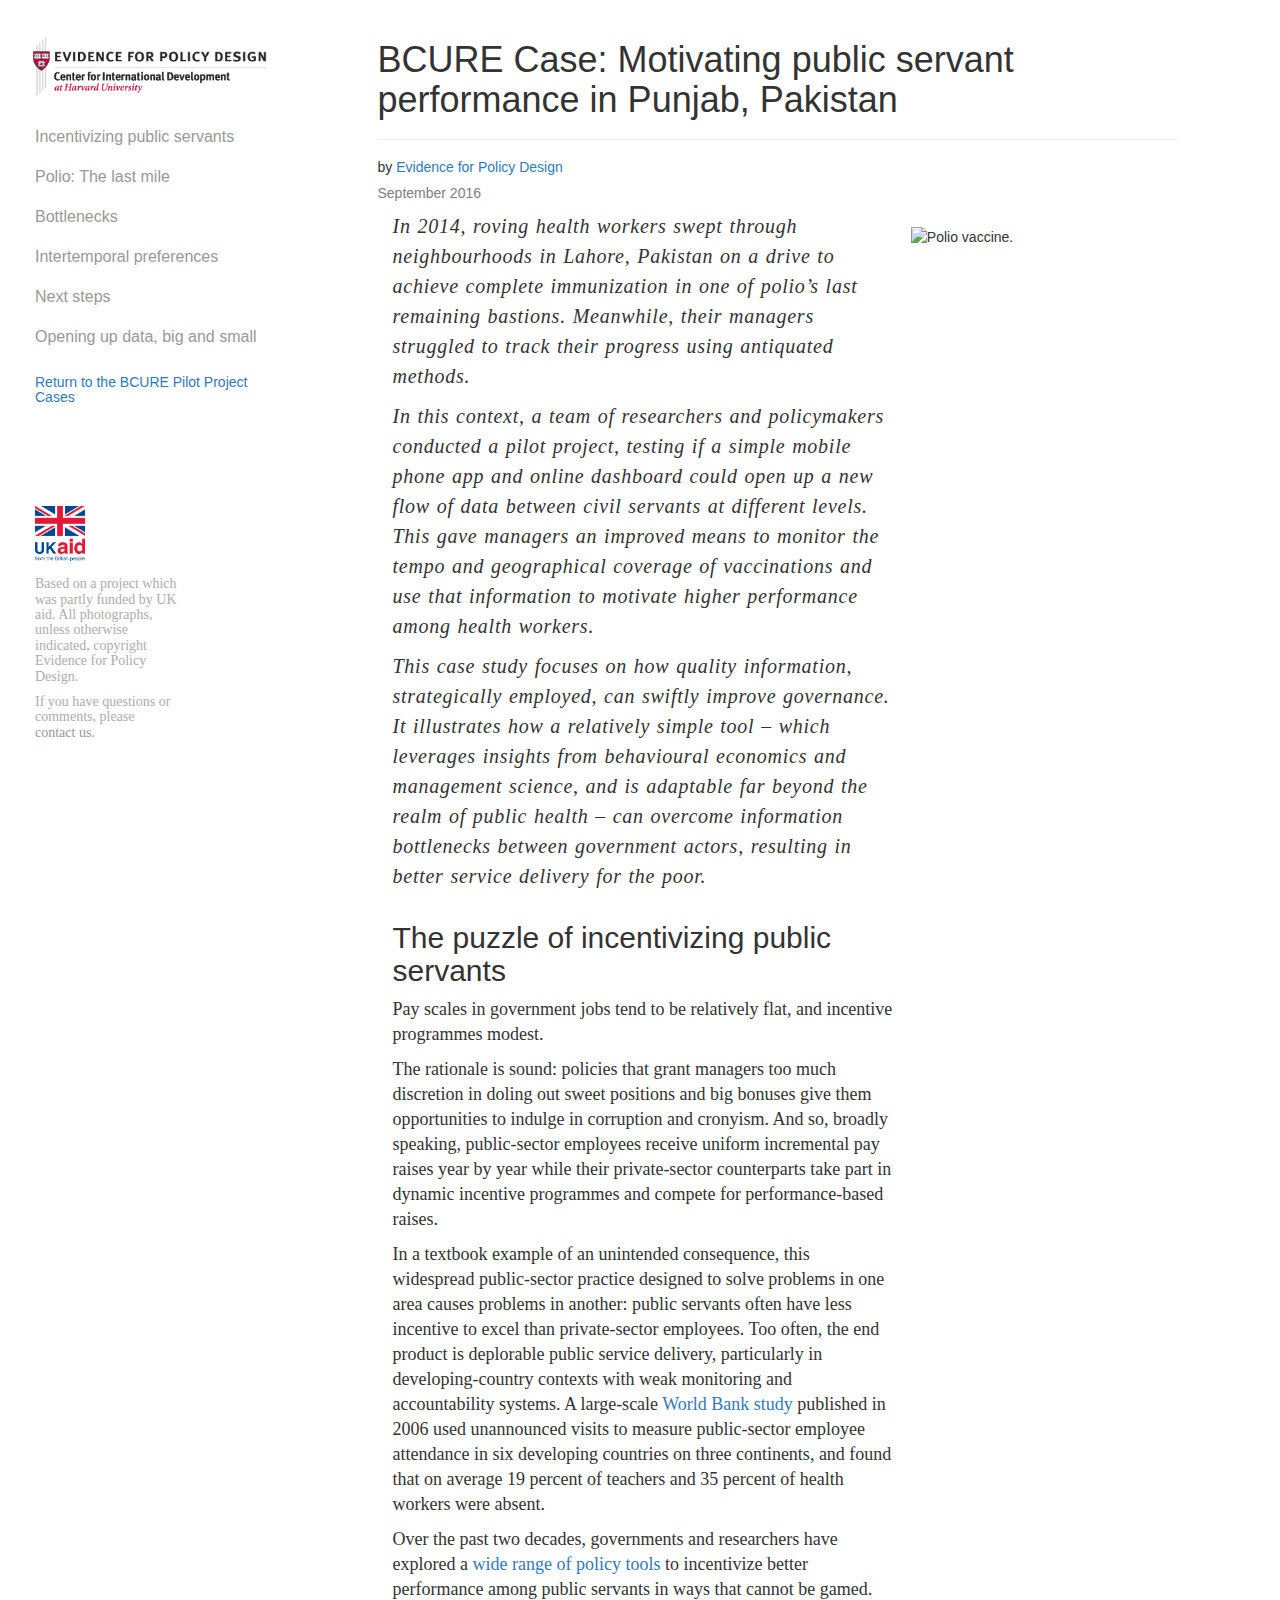
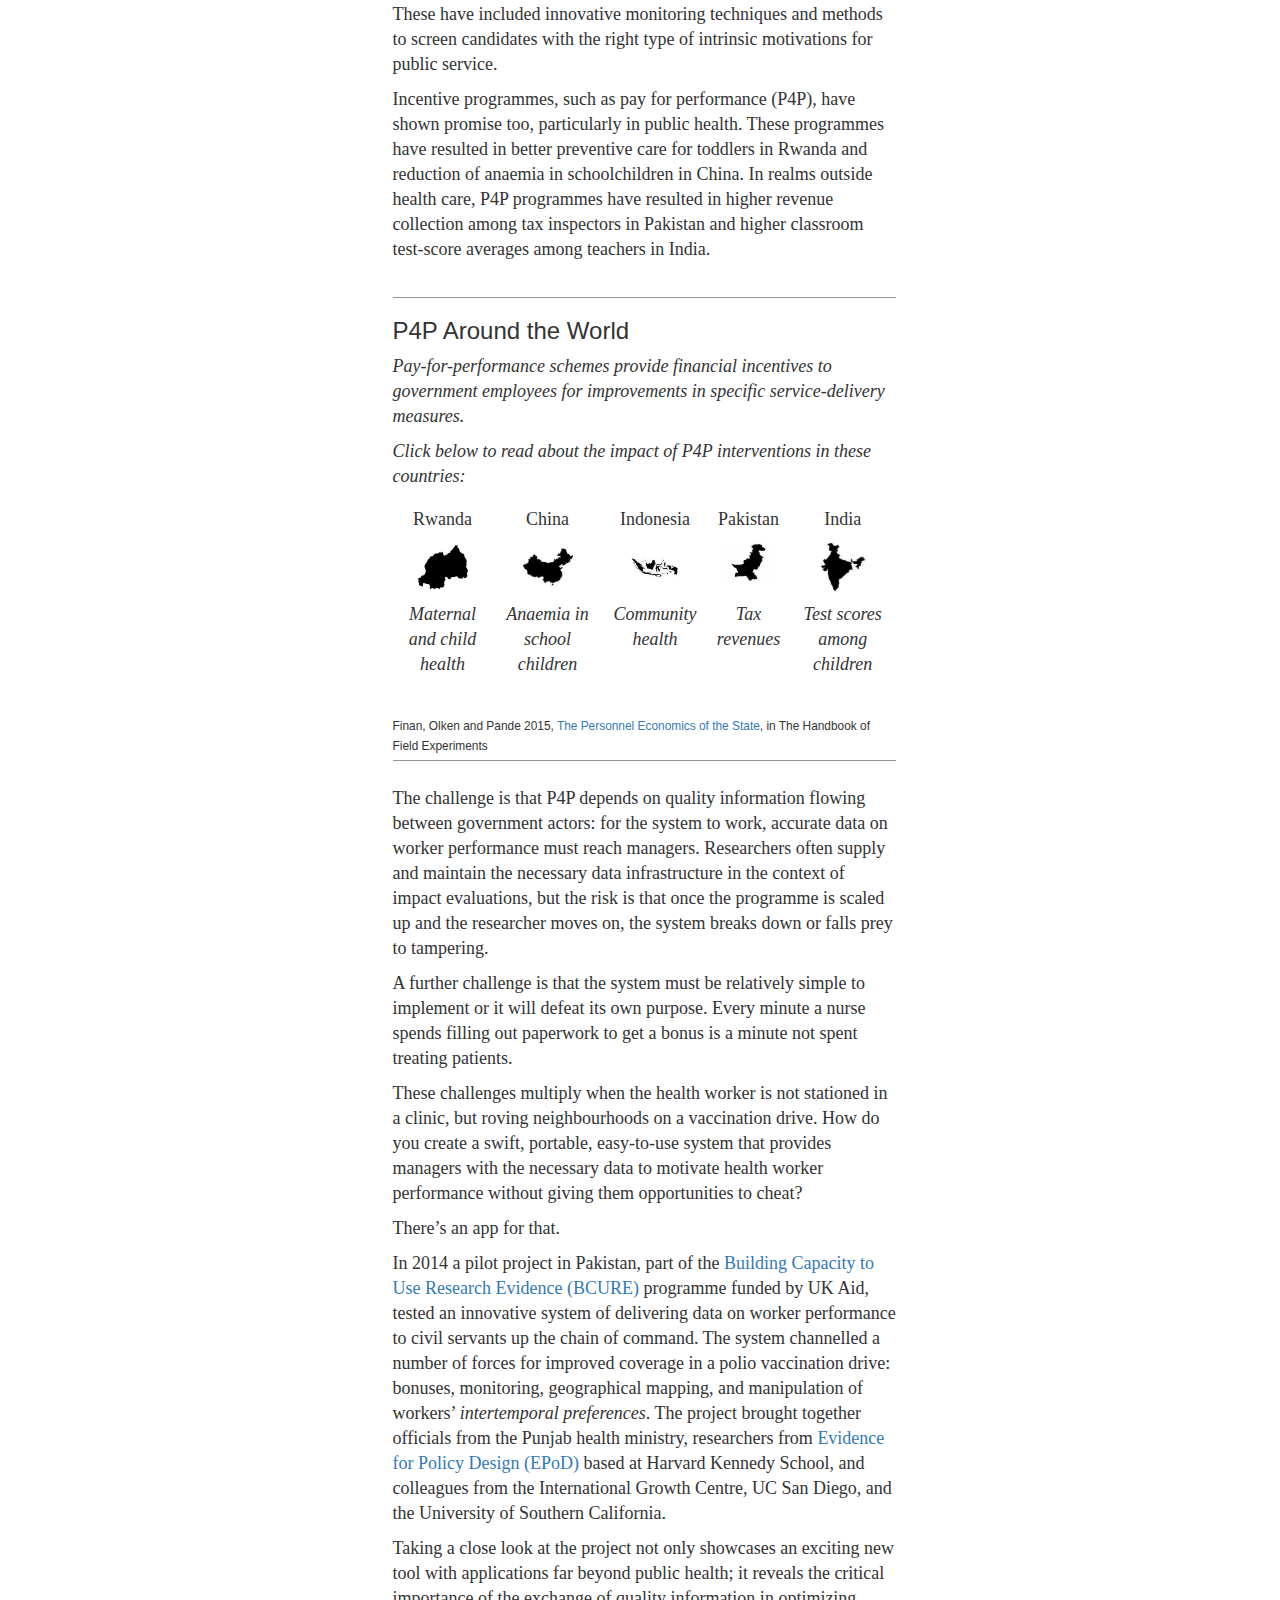
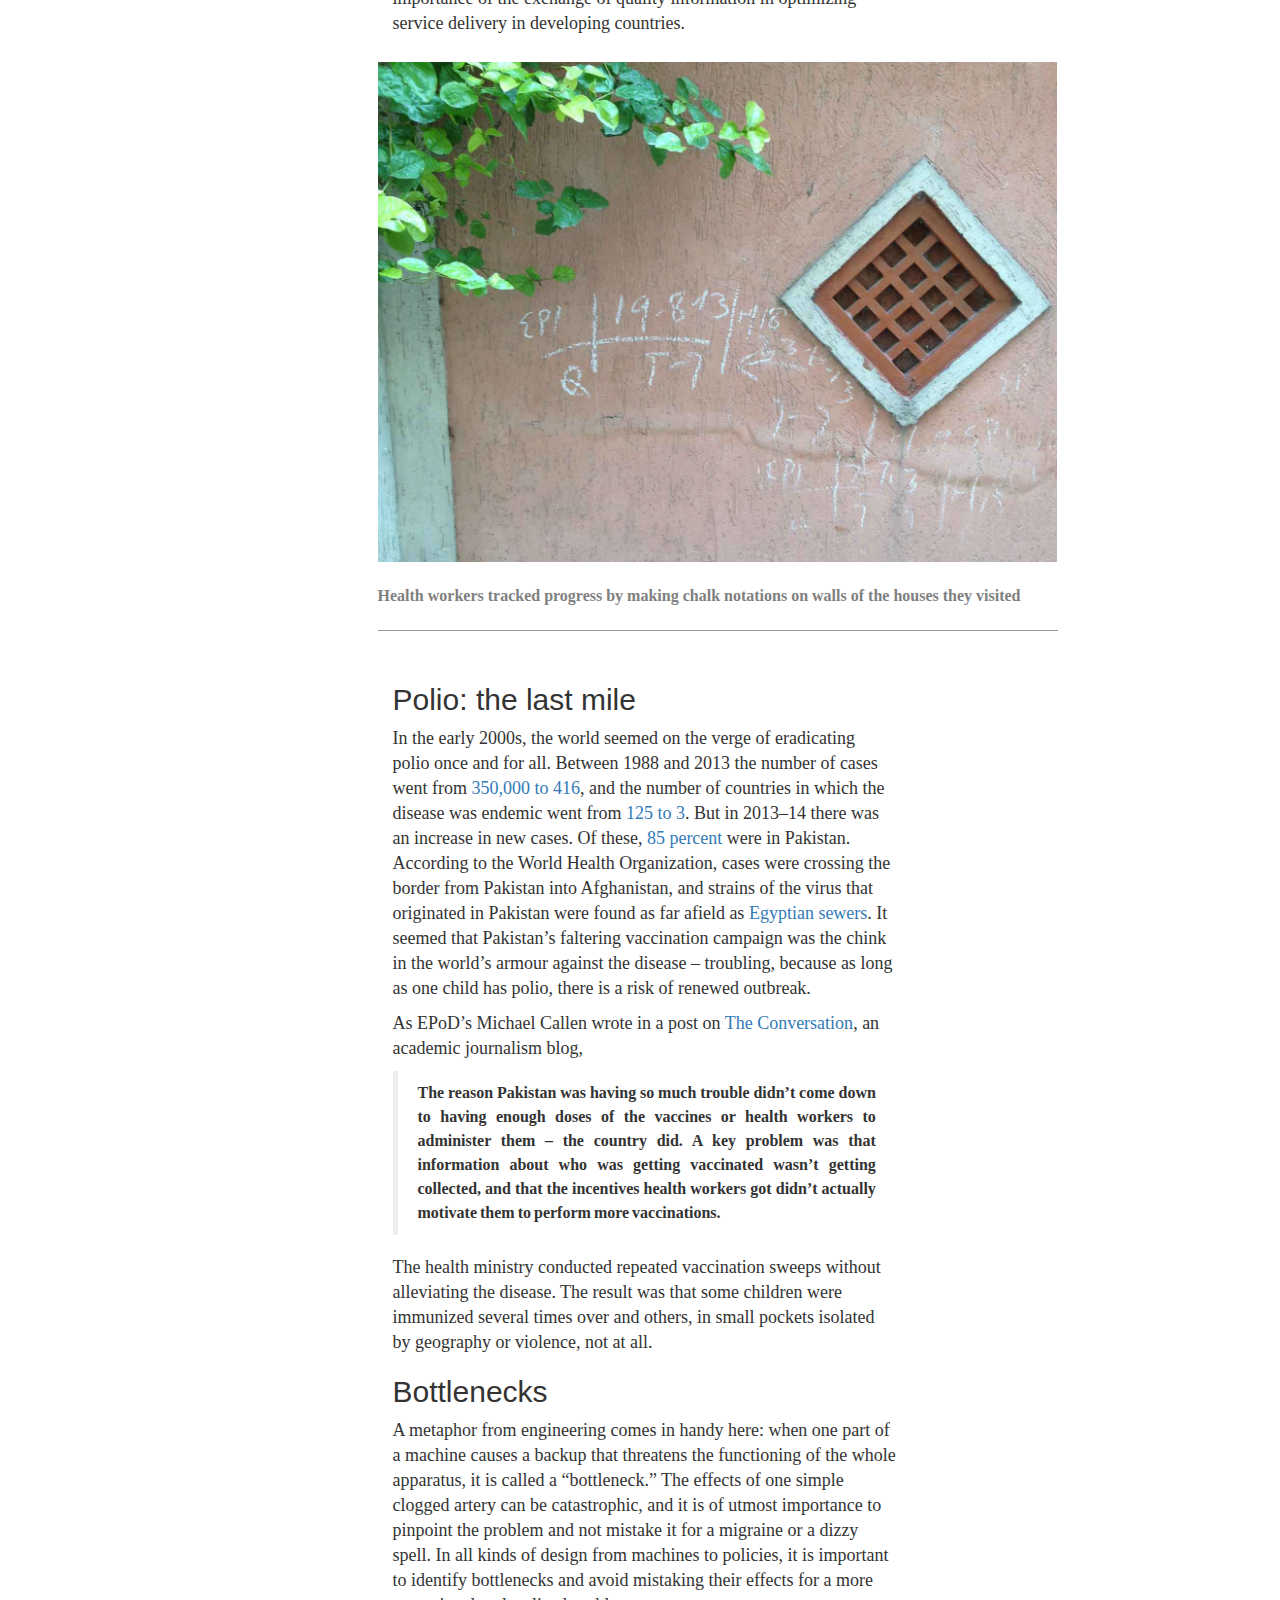
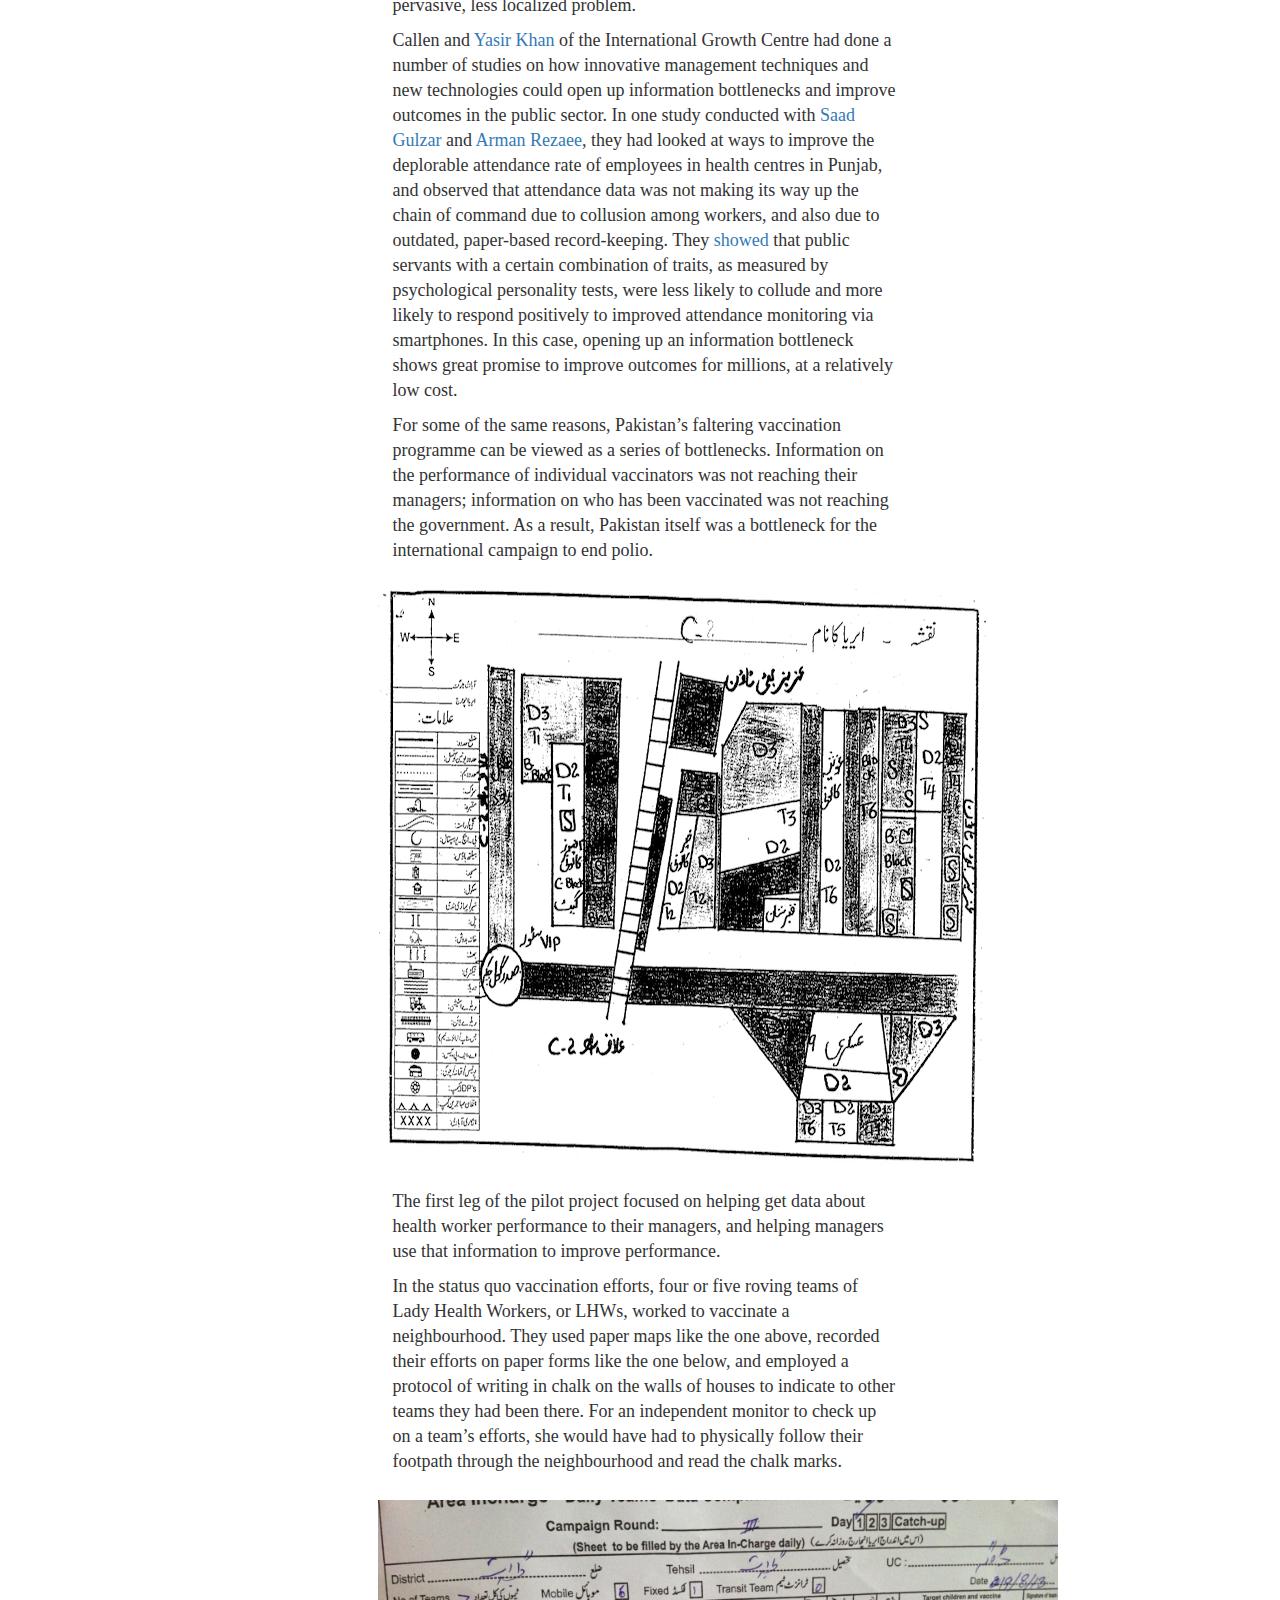
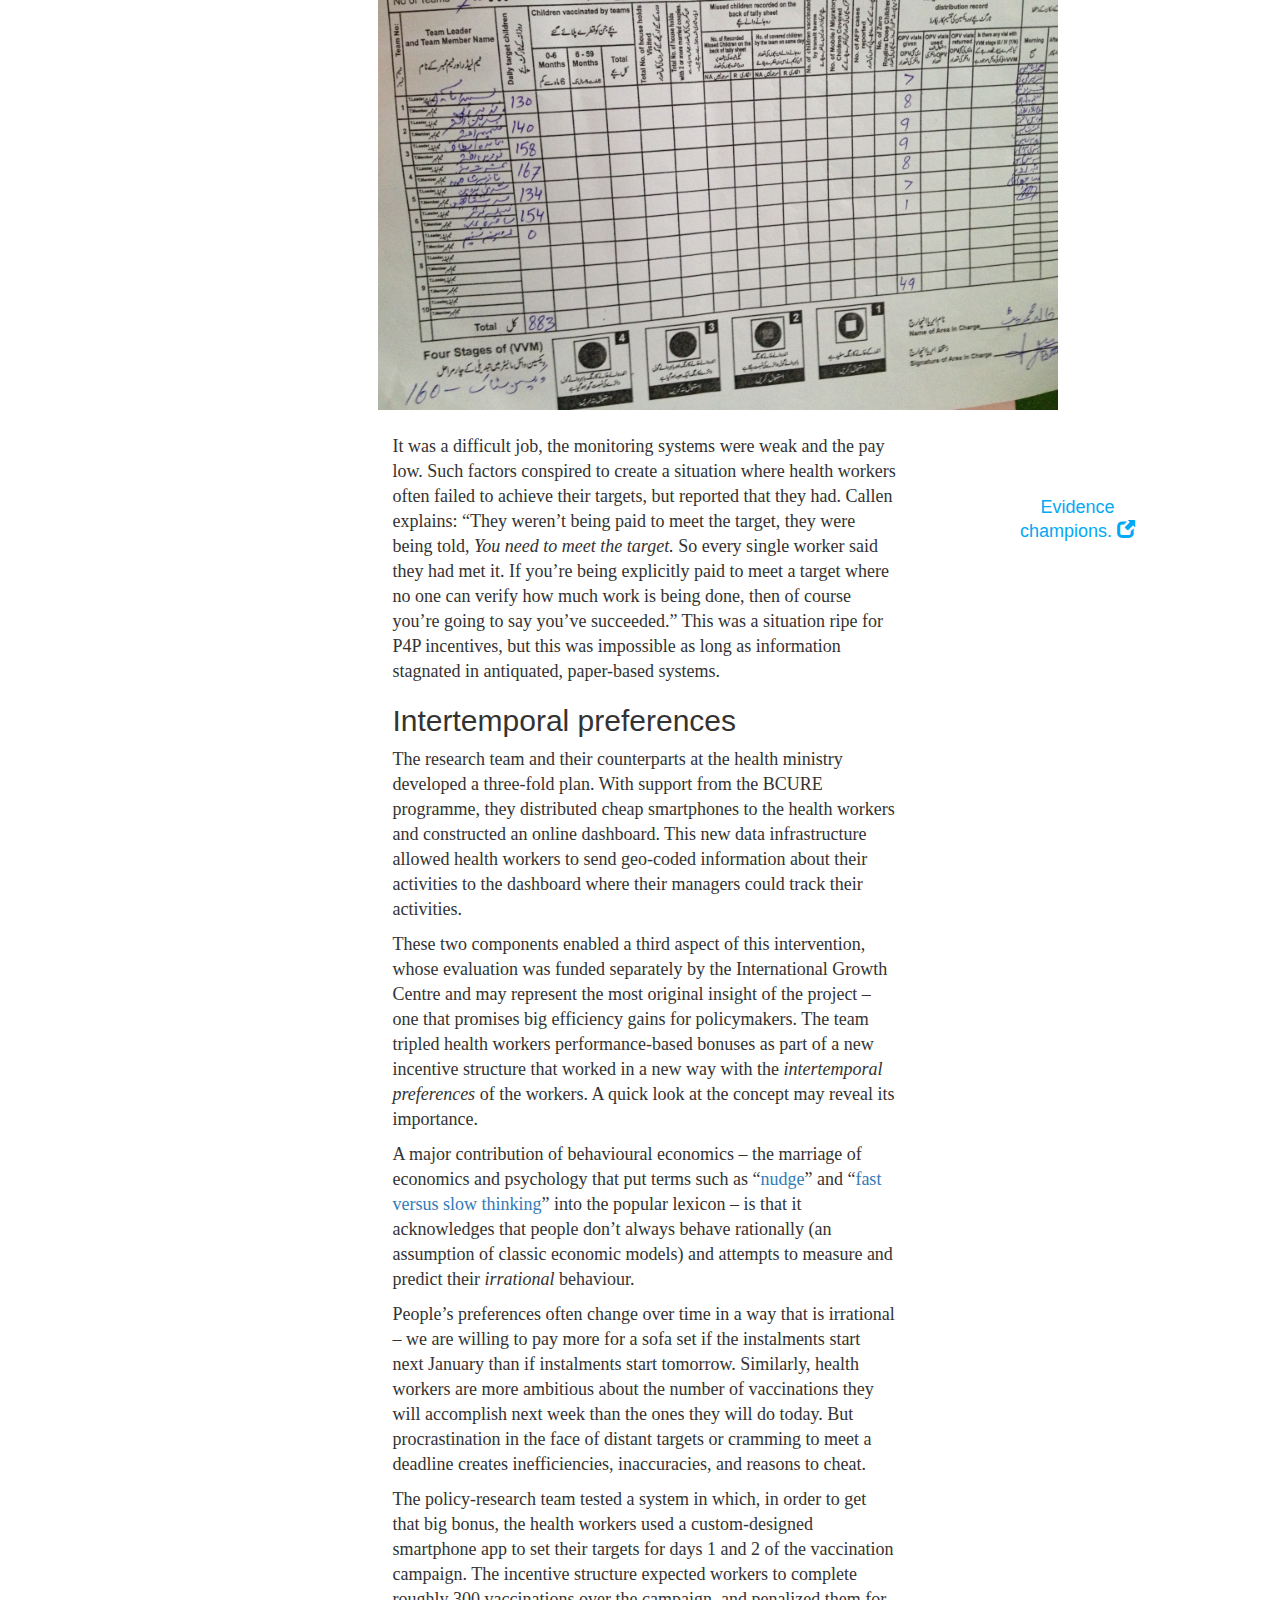
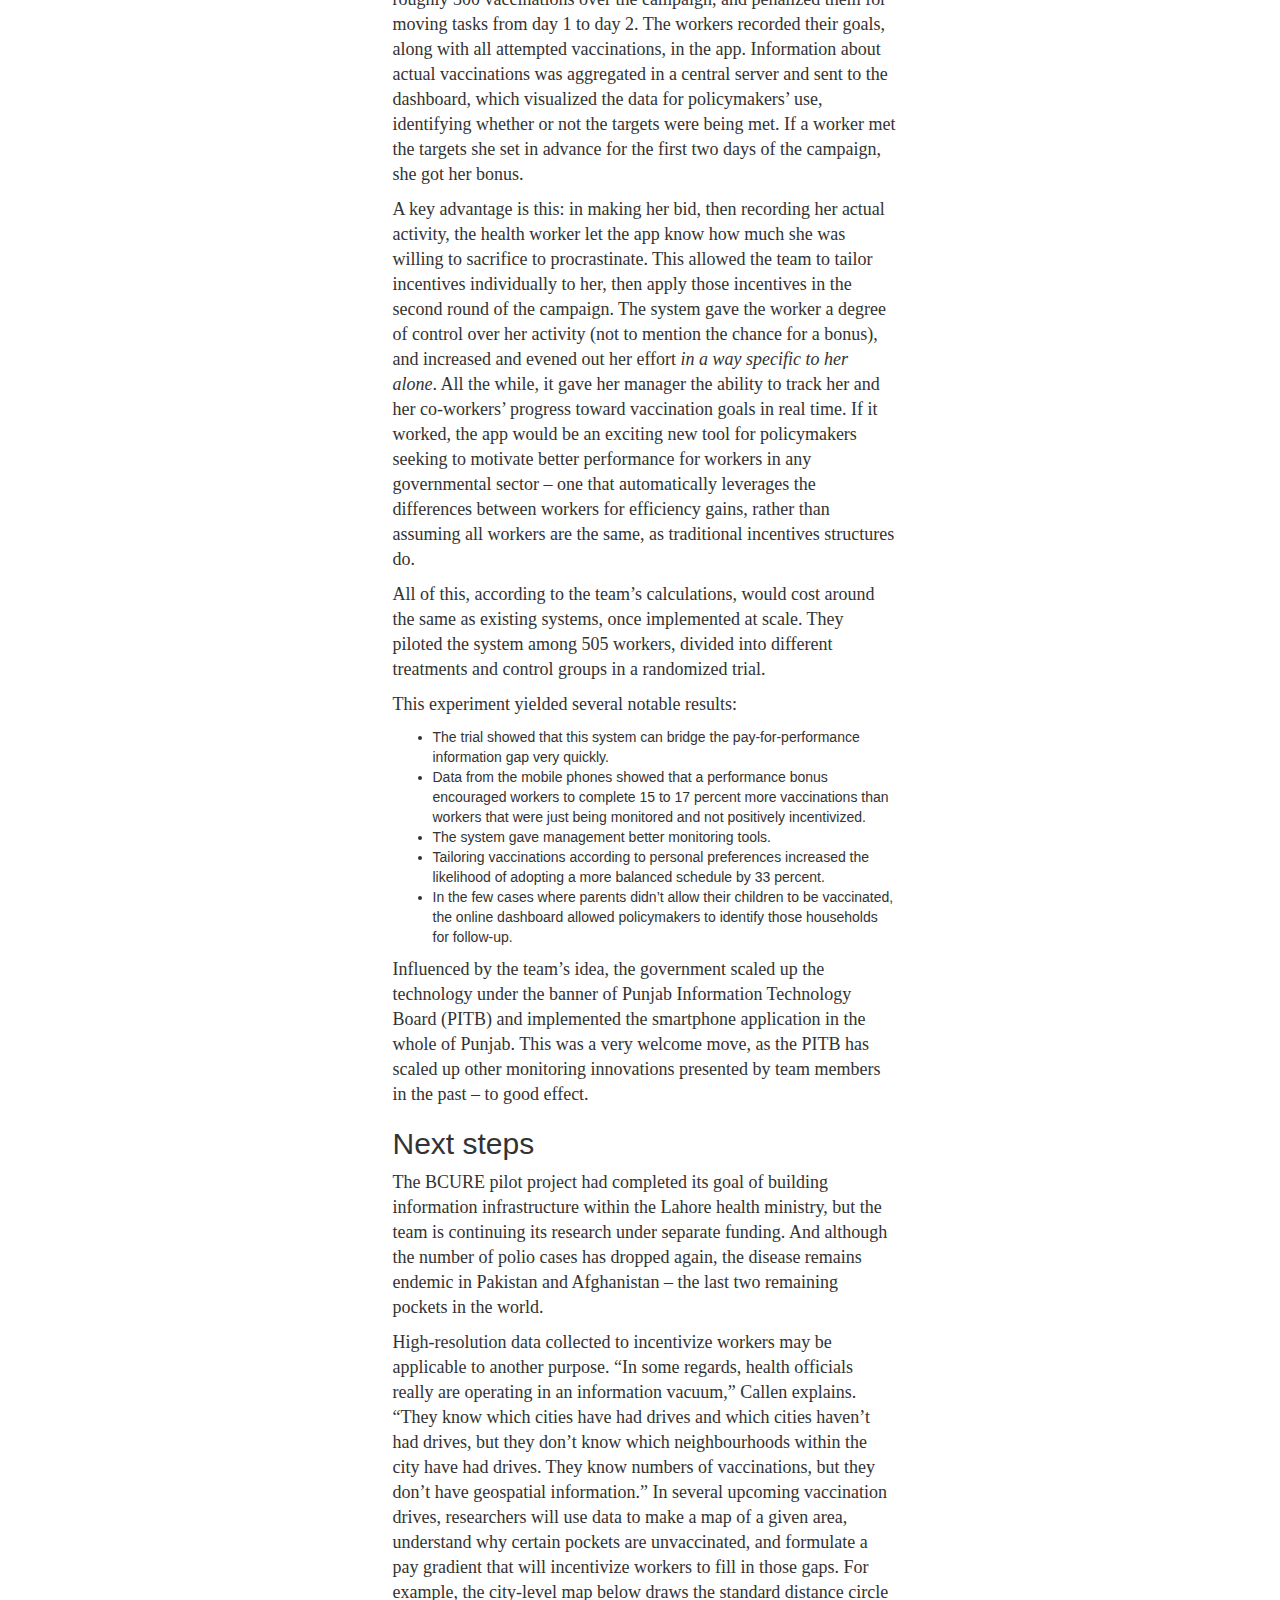
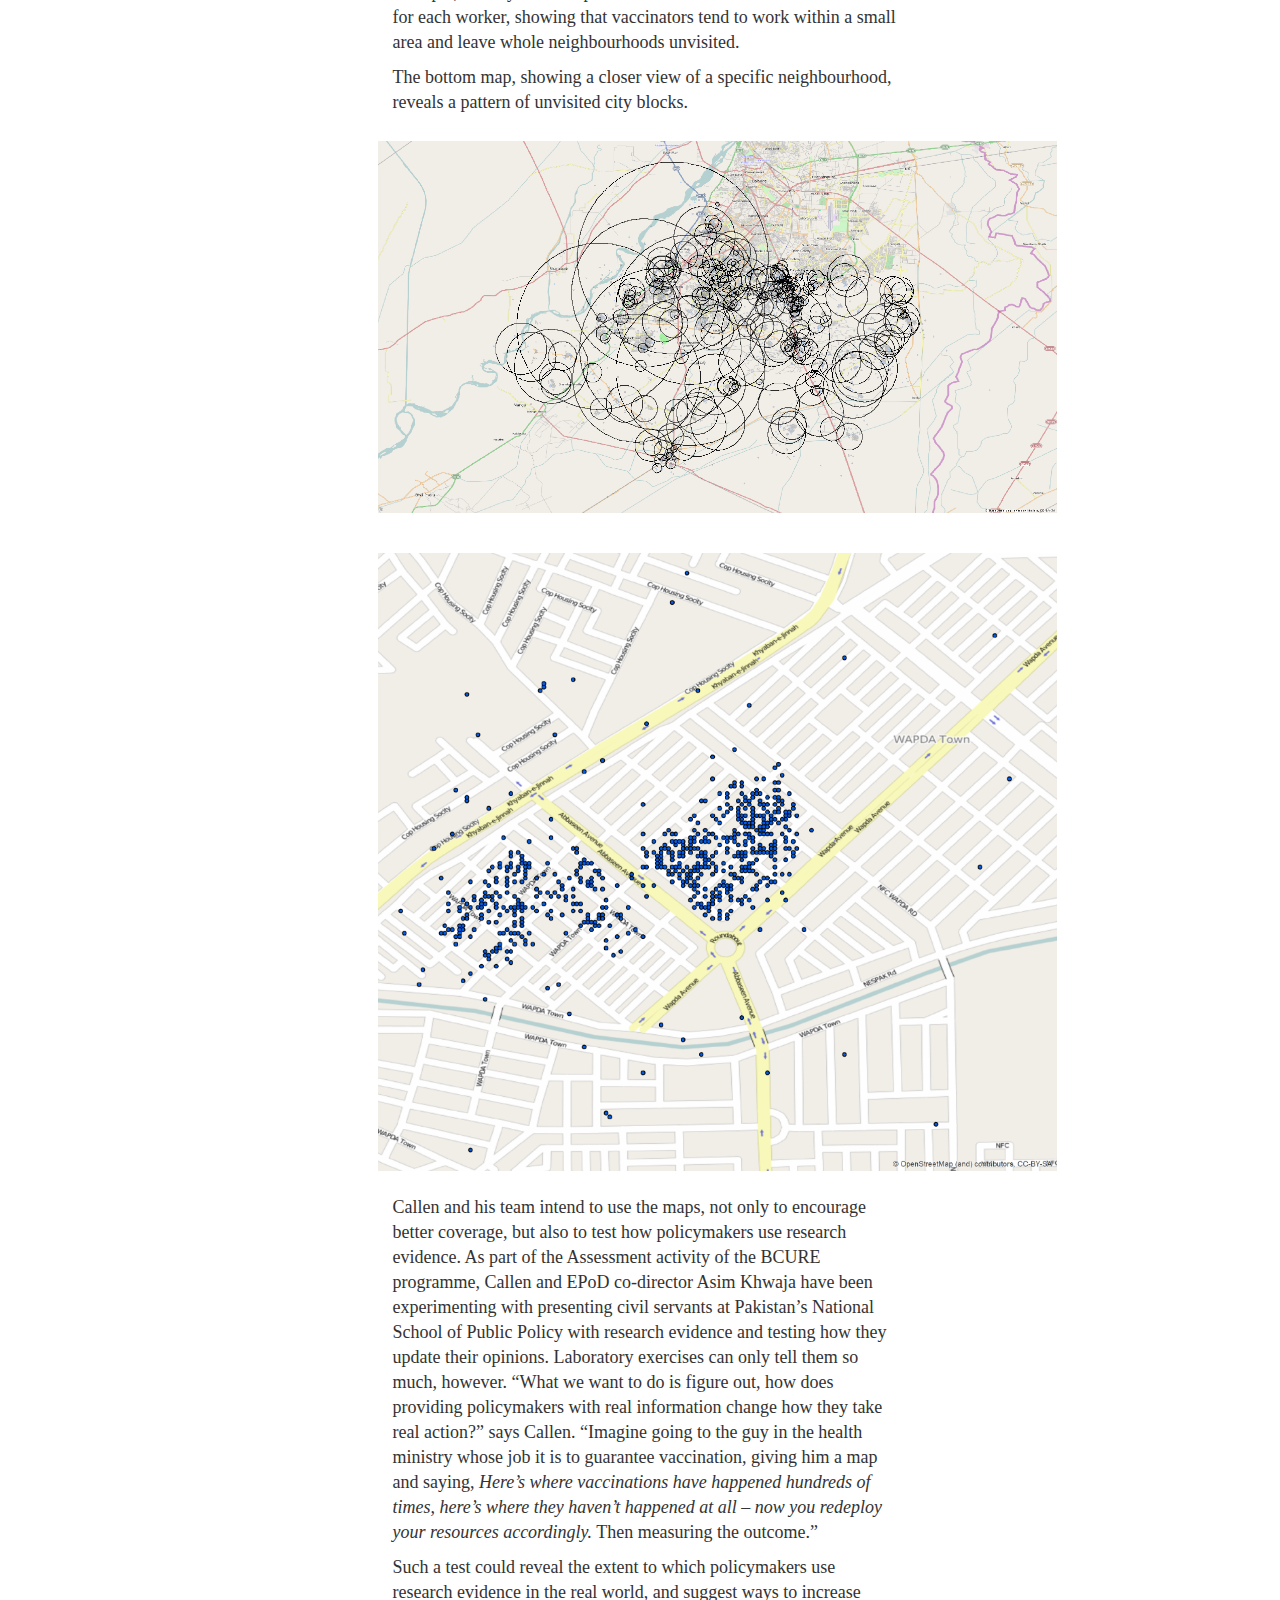
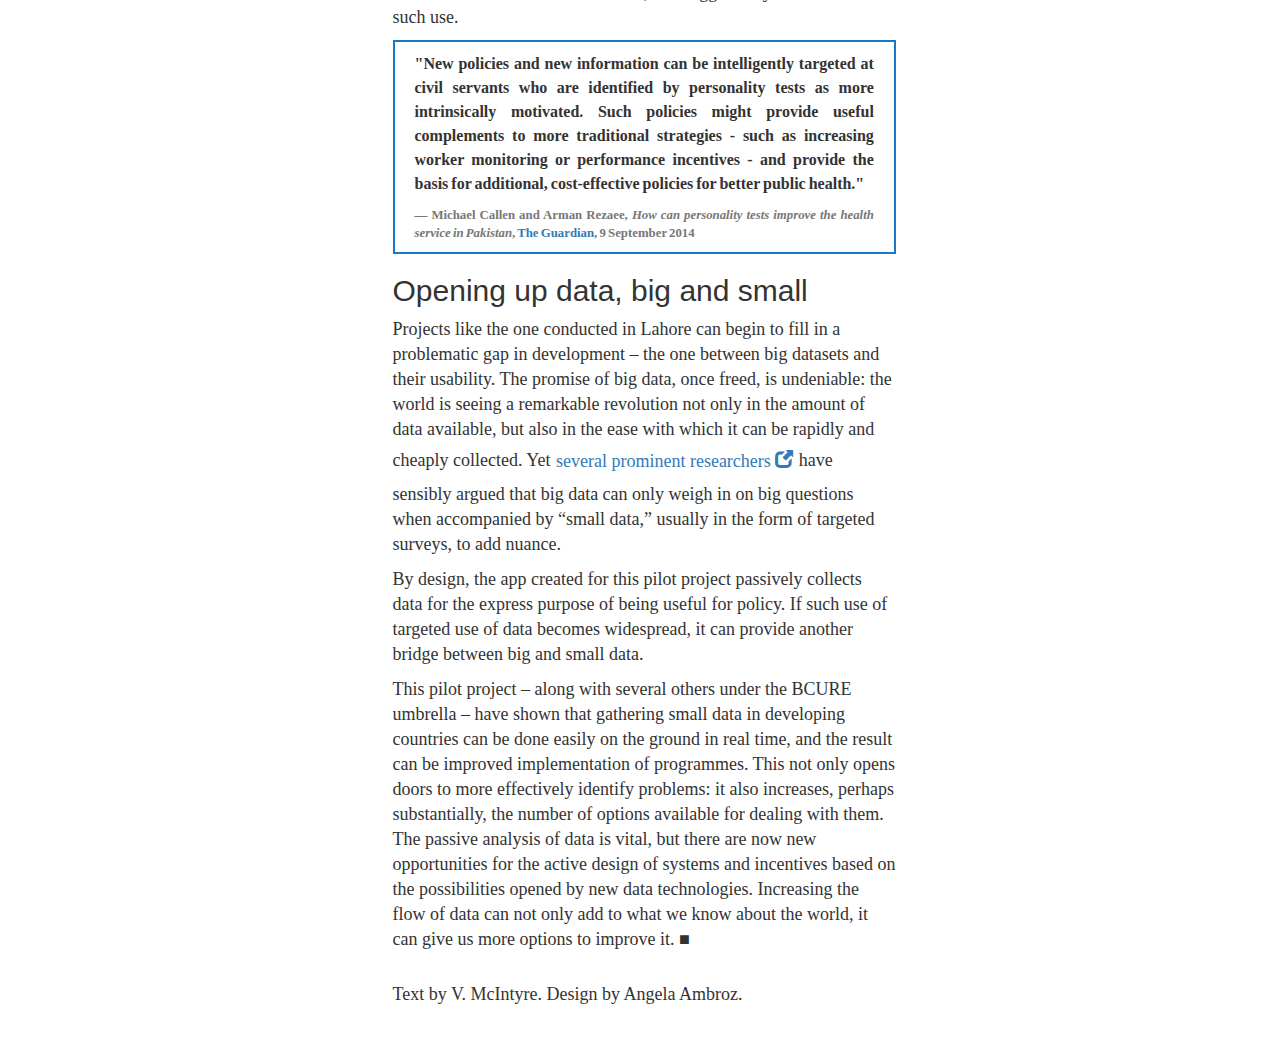
==== www/index.html @ 40ace773 "Prep for Heroku deployment" ====
<!DOCTYPE html>
<html lang="en">
<head>
  <meta charset="UTF-8">
  <meta http-equiv="X-UA-Compatible" content="IE=edge">
  <meta name="viewport" content="width=device-width, initial-scale=1">
  <link rel="stylesheet" href="css/bootstrap.min.css">
  <link rel="stylesheet" href="css/simple-sidebar.css">
  <link rel="stylesheet" href="css/styles.css">
  <link href='https://fonts.googleapis.com/css?family=Nunito:300,400' rel='stylesheet' type='text/css'>
  <link href='https://fonts.googleapis.com/css?family=Droid+Serif:300,400,400italic' rel='stylesheet' type='text/css'>
  <link href='https://fonts.googleapis.com/css?family=PT+Sans:400,400italic' rel='stylesheet' type='text/css'>
  <title>BCURE case study: Polio project</title>
</head>
<body>

<!-- No header! -->
<div id="wrapper">

<!-- Sidebar -->
  <div id="sidebar-wrapper">
      <ul class="sidebar-nav">
          <li class="sidebar-brand">
            <a href="http://epod.cid.harvard.edu/" target="_blank"><img alt="EPoD logo" src="img/logo.png" class="img-sidebar"></a>
          </li>
          <div id="sidestyle">
            <li>
                <a href="#top">Incentivizing public servants</a>
            </li>
            <li>
                <a href="#polio">Polio: The last mile</a>
            </li>
            <li>
                <a href="#bottlenecks">Bottlenecks</a>
            </li>
            <li>
                <a href="#intertemporal">Intertemporal preferences</a>
            </li>
            <li>
              <a href="#next">Next steps</a>
            </li>
            <li>
              <a href="#opening">Opening up data, big and small</a>
            </li>
            <h5><a href="http://epod.cid.harvard.edu/bcure#widget-6">Return to the BCURE Pilot Project Cases</a></h5>
            <br>
            <br>
            <br>
            <br>
            <br>
            <li>
              <a href="https://www.gov.uk/government/organisations/department-for-international-development"><img src="img/UKaid.png" alt="UKaid" width="50px"></a>
            </li>
            <li>
              <div class="small-caption">
              <br>
                <p>Based on a project which was partly funded by UK aid. All photographs, unless otherwise indicated, copyright Evidence for Policy Design.</p> 
                <p>If you have questions or comments, please <a href="mailto:EPoD@hks.harvard.edu">contact us.</a></p>    
              </div>
            </li>
          </div>
      </ul>
  </div>
<!-- end sidebar -->

<!-- Main story -->
<div id="page-content-wrapper">


<div class="container-fluid test">
  <div class="row">
      <h1>BCURE Case: Motivating public servant performance in Punjab, Pakistan</h1>
      <hr>
      <h5>by <a href="http://epod.cid.harvard.edu/">Evidence for Policy Design</a></h5>
      <h5><span id="datetime">September 2016</span></h5>

  <img src="img/Main pic w copyright_small.jpg" class="img-body" alt="Polio vaccine.">
  
    <section class="col-sm-8 introduction">
      <p class="itl">In 2014, roving health workers swept through neighbourhoods in Lahore, Pakistan on a drive to achieve complete immunization in one of polio’s last remaining bastions. Meanwhile, their managers struggled to track their progress using antiquated methods. </p>

      <p class="itl">In this context, a team of researchers and policymakers conducted a pilot project, testing if a simple mobile phone app and online dashboard could open up a new flow of data between civil servants at different levels. This gave managers an improved means to monitor the tempo and geographical coverage of vaccinations and use that information to motivate higher performance among health workers. </p>

      <p class="itl">This case study focuses on how quality information, strategically employed, can swiftly improve governance. It illustrates how a relatively simple tool – which leverages insights from behavioural economics and management science, and is adaptable far beyond the realm of public health – can overcome information bottlenecks between government actors, resulting in better service delivery for the poor. </p>


    </section>

    <section class="col-sm-8">
      <h2 id="top">The puzzle of incentivizing public servants</h2>
      
      <p>Pay scales in government jobs tend to be relatively flat, and incentive programmes modest. </p>

      <p>The rationale is sound: policies that grant managers too much discretion in doling out sweet positions and big bonuses give them opportunities to indulge in corruption and cronyism. And so, broadly speaking, public-sector employees receive uniform incremental pay raises year by year while their private-sector counterparts take part in dynamic incentive programmes and compete for performance-based raises. </p>

      <p>In a textbook example of an unintended consequence, this widespread public-sector practice designed to solve problems in one area causes problems in another: public servants often have less incentive to excel than private-sector employees. Too often, the end product is deplorable public service delivery, particularly in developing-country contexts with weak monitoring and accountability systems. A large-scale <a href="http://siteresources.worldbank.org/INTPUBSERV/Resources/477250-1187034401048/ChaudhuryandothersMIA.pdf" target="_blank">World Bank study</a> published in 2006 used unannounced visits to measure public-sector employee attendance in six developing countries on three continents, and found that on average 19 percent of teachers and 35 percent of health workers were absent.</p>
      
      <p>Over the past two decades, governments and researchers have explored a <a href="http://scholar.harvard.edu/files/rpande/files/the_personnel_economics_of_the_state.pdf" target="_blank">wide range of policy tools</a> to incentivize better performance among public servants in ways that cannot be gamed. These have included innovative monitoring techniques and methods to screen candidates with the right type of intrinsic motivations for public service. </p>
      
      <p>Incentive programmes, such as pay for performance (P4P), have shown promise too, particularly in public health. These programmes have resulted in better preventive care for toddlers in Rwanda and reduction of anaemia in schoolchildren in China. In realms outside health care, P4P programmes have resulted in higher revenue collection among tax inspectors in Pakistan and higher classroom test-score averages among teachers in India. </p>

      <br>
      
      <div class="h-divider"></div>
      
      <h3>P4P Around the World</h3>
      <div class="widget-header">
      <p>Pay-for-performance schemes provide financial incentives to government employees for improvements in specific service-delivery measures.</p> 
      <p>Click below to read about the impact of P4P interventions in these countries:</p>
      </div>
      
      <div id="widget">
        <table class="table" id="widgetTable">
          <th id="rwanda">
            <p>Rwanda</p> 
            <p><img src="img/image00.jpg" alt="Rwanda" width=50></p>
            <p><em>Maternal and child health</em></p>
            </th>
          <th id="china">
            <p>China</p>
            <p class="height--50"><img src="img/image02.jpg" alt="China" width=50></p>
            <p><em>Anaemia in school children</em></p>
            </th>
          <th id="indonesia">
            <p>Indonesia</p>
            <p class="height--50"><img src="img/image01.jpg" alt="Indonesia" width=50></p>
            <p><em>Community health</em></p>
          </th>
          <th id="pakistan">
            <p>Pakistan</p>
            <p class="height--50"><img src="img/image04.jpg" alt="Pakistan" width=50></p>
            <p><em>Tax revenues</em></p>
          </th>
          <th id="india">
            <p>India</p>
            <p class="height--50"><img src="img/image03.jpg" alt="India" width=50></p>
            <p><em>Test scores among children</em></p>
          </th>
           
        </table>
<small>Finan, Olken and Pande 2015, <a href="http://scholar.harvard.edu/rpande/publications/personnel-economics-state">The Personnel Economics of the State</a>, in The Handbook of Field Experiments   </small>
      <div class="rwanda widgetText">
        <p><b>Rwanda</b></p>
        <p><b>Method</b>: RCT</p>
        <p><b>Sample size</b>: 116 health facilities in 19 districts</p>
        <p><b>Date</b>: 2006, published 2011</p>
        <p><b>Results</b>: Treatment group facilities showed a 23% increase in the number of deliveries conducted by professionals in a clinical setting. Preventive care visits increased by 56% for children 23 months or younger, and by 132% for children aged 24–59 months.</p>
        <p><b>Caveat</b>: No change in the probability women received any prenatal care or had more than 4 prenatal care visits.</p>
        <p><b>Read more</b>: 
          <ul>
            <li><a href="http://www.thelancet.com/journals/lancet/article/PIIS0140-6736(11)60177-3/fulltext" target="_blank">Basinga et al. 2011</a></li>
            <li><a href="http://millionssaved.cgdev.org/case-studies/rwandas-pay-for-performance-scheme-for-health-services" target="_blank">Center for Global Development</a></li>
            <li><a href="http://web.worldbank.org/WBSITE/EXTERNAL/TOPICS/EXTHEALTHNUTRITIONANDPOPULATION/EXTHSD/0,,contentMDK:22464285~menuPK:2643760~pagePK:64020865~piPK:149114~theSitePK:376793,00.html" target="_blank">World Bank</a></li>
          </ul>
        </p>
      </div>

      <div class="china widgetText">
        <p><b>China</b></p>
        <p><b>Method</b>: RCT</p>
        <p><b>Sample size</b>: 3,553 students aged 9–11 in 72 primary schools in Northwest China</p>
        <p><b>Date</b>: 2009–11, published 2012</p>
        <p><b>Results</b>: School principals received bonuses for every student who changed from anaemic to non-anaemic. The treatment reduced anaemia compared with the pure control group by about 23%.</p>
        <p><b>Caveat</b>: Incentivized school principals were more likely to use subsidies for iron-focused supplements, whereas non-incentivized school principals used subsidies for supplements that could affect both iron and overall calorie intake.</p>
        <p><b>Read more</b>: 
          <ul>
            <li><a href="http://www.bmj.com/content/345/bmj.e4809" target="_blank">Miller et al. 2012</a></li>
            <li><a href="http://www.3ieimpact.org/media/filer_public/2012/06/05/ts-9-file-3.pdf" target="_blank">International Initiative for Impact Evaluation (3ie)</a></li>
            <li><a href="http://reap.fsi.stanford.edu/research/paying_for_performance_ii_the_cost_effectiveness_of_strategies_to_combat_anemia_in_china" target="_blank">REAP, Stanford University</a></li>
          </ul>
        </p>
      </div>

      <div class="indonesia widgetText">
        <p><b>Indonesia</b></p>
        <p><b>Method</b>: RCT</p>
        <p><b>Sample size</b>: of 3,100 villages receiving community-based block grants, a subset received incentives based on performance on health, nutrition and education indicators</p>
        <p><b>Date</b>: 2007–09, published 2014</p>
        <p><b>Results</b>: 8 targeted health indicators were about 0.04 standard deviations higher in treatment areas compared to control. These effects were about twice as large in areas with low initial levels of performance. The main health reduction was a 15% decline in malnutrition rates.</p>
        <p><b>Caveat</b>: Malnutrition effects became more muted over time, and the relative gain of incentivized to non-incentivized areas declined over time as non- incentivized areas improved.</p>
        <p><b>Read more</b>: 
          <ul>
            <li><a href="https://www.aeaweb.org/articles?id=10.1257/app.6.4.1" target="_blank">Olken et al. 2014</a></li>
            <li><a href="https://www.povertyactionlab.org/evaluation/project-generasi-conditional-community-block-grants-indonesia" target="_blank">Abdul Latif Jameel Poverty Action Lab</a></li>
            <li><a href="http://documents.worldbank.org/curated/en/977061468040587207/Should-aid-reward-performance-evidence-from-a-field-experiment-on-health-and-education-in-Indonesia;jsessionid=aXy4s8x1guZ5MkPm84NSboBx" target="_blank">World Bank</a></li>
          </ul>
        </p>
      </div>

      <div class="pakistan widgetText">
        <p><b>Pakistan</b></p>
        <p><b>Method</b>: RCT</p>
        <p><b>Sample size</b>: all 482 property tax units in Punjab province</p>
        <p><b>Date</b>: 2011–13, working paper 2014</p>
        <p><b>Results</b>: Treated areas had a 46% higher growth rate in tax revenue, and a subgroup that rewarded on revenue saw a 62% higher growth rate. The revenue gains substantially exceeded the costs of the incentives.</p>
        <p><b>Caveat</b>: Bribe rates increased in incentive areas, possibly to compensate incentivized tax inspectors for foregone incentive payments.</p>
        <p><b>Read more</b>: 
          <ul>
            <li><a href="http://qje.oxfordjournals.org/content/early/2015/10/30/qje.qjv042.abstract" target="_blank">Khan et al. 2014</a></li>
            <li><a href="https://www.hks.harvard.edu/centers/cid/programs/evidence-for-policy-design/research-policy/policy-research-engagements/property-tax-experiment" target="_blank">Evidence for Policy Design</a></li>
            <li><a href="https://www.povertyactionlab.org/fr/evaluation/property-tax-experiment-punjab-pakistan-testing-role-wages-incentives-and-audit-tax-inspe" target="_blank">Abdul Latif Jameel Poverty Action Lab</a></li>
          </ul>
        </p>
      </div>

      <div class="india widgetText">
        <p><b>India</b></p>
        <p><b>Method</b>: RCT</p>
        <p><b>Sample size</b>: 500 schools in 5 districts in Andhra Pradesh</p>
        <p><b>Date</b>: 2004–2007, published 2011</p>
        <p><b>Results</b>: After 2 years, students in incentivized schools had test scores 0.27 standard deviations higher in math and 0.17 in language. Effects were even stronger after 5 years: 0.54 SDs higher in math and 0.35 in language. Students also did better in non-incentivized subjects.</p>
        <p><b>Caveat</b>: No evidence of any adverse consequences of the programme.</p>
        <p><b>Read more</b>: 
          <ul>
            <li><a href="http://www.journals.uchicago.edu/doi/abs/10.1086/659655" target="_blank">Muralidharan and Sundararaman 2011</a></li>
            <li><a href="https://www.povertyactionlab.org/evaluation/teacher-performance-pay-andhra-pradesh-india" target="_blank">Abdul Latif Jameel Poverty Action Lab</a></li>
            <li><a href="http://datatopics.worldbank.org/hnp/files/edstats/INDcas10.pdf" target="_blank">World Bank</a></li>
            <li><a href="http://www.ideasforindia.in/article.aspx?article_id=119" target="_blank">Ideas For India</a></li>
          </ul>
        </p>
      </div>

      </div>

      <div class="h-divider"></div>
      <br>
      </section>

      <section class="col-sm-8">

      <p>The challenge is that P4P depends on quality information flowing between government actors: for the system to work, accurate data on worker performance must reach managers. Researchers often supply and maintain the necessary data infrastructure in the context of impact evaluations, but the risk is that once the programme is scaled up and the researcher moves on, the system breaks down or falls prey to tampering.</p> 
      
      <p>A further challenge is that the system must be relatively simple to implement or it will defeat its own purpose. Every minute a nurse spends filling out paperwork to get a bonus is a minute not spent treating patients.</p>
      
      <p>These challenges multiply when the health worker is not stationed in a clinic, but roving neighbourhoods on a vaccination drive. How do you create a swift, portable, easy-to-use system that provides managers with the necessary data to motivate health worker performance without giving them opportunities to cheat?</p>
      
      <p>There’s an app for that.</p>
      
      <p>In 2014 a pilot project in Pakistan, part of the <a href="http://epod.cid.harvard.edu/bcure" target="_blank">Building Capacity to Use Research Evidence (BCURE)</a> programme funded by UK Aid, tested an innovative system of delivering data on worker performance to civil servants up the chain of command. The system channelled a number of forces for improved coverage in a polio vaccination drive: bonuses, monitoring, geographical mapping, and manipulation of workers’ <em>intertemporal preferences</em>. The project brought together officials from the Punjab health ministry, researchers from <a href="http://epod.cid.harvard.edu/">Evidence for Policy Design (EPoD)</a> based at Harvard Kennedy School, and colleagues from the International Growth Centre, UC San Diego, and the University of Southern California.</p>

      <p>Taking a close look at the project not only showcases an exciting new tool with applications far beyond public health; it reveals the critical importance of the exchange of quality information in optimizing service delivery in developing countries.</p>

  </section>
<figure>
    <img src="img/Wall-pic.jpg" class="img-body" alt="House that has been vaccinated.">
    <figcaption>Health workers tracked progress by making chalk notations on walls of the houses they visited</figcaption>
</figure>
    <section class="col-sm-8">
    <h2 id="polio">Polio: the last mile</h2>

    <p>In the early 2000s, the world seemed on the verge of eradicating polio once and for all. Between 1988 and 2013 the number of cases went from <a href="http://www.who.int/features/qa/07/en/" target="_blank">350,000 to 416</a>, and the number of countries in which the disease was endemic went from <a href="http://www.who.int/mediacentre/factsheets/fs114/en/" target="_blank">125 to 3</a>. But in 2013–14 there was an increase in new cases. Of these, <a href="http://www.vox.com/2014/5/7/5688112/why-polio-is-on-the-rise-again" target="_blank">85 percent</a> were in Pakistan. According to the World Health Organization, cases were crossing the border from Pakistan into Afghanistan, and strains of the virus that originated in Pakistan were found as far afield as <a href="http://www.nytimes.com/2013/01/24/health/egypt-polio-virus-is-found-in-cairos-sewers.html?_r=0" target="_blank">Egyptian sewers</a>. It seemed that Pakistan’s faltering vaccination campaign was the chink in the world’s armour against the disease – troubling, because as long as one child has polio, there is a risk of renewed outbreak.</p>

    <!-- Graph of polio cases from Dawn -->
    
    <p>As EPoD’s Michael Callen wrote in a post on <a href="http://theconversation.com/could-a-smartphone-app-help-stop-the-next-polio-outbreak-in-pakistan-49487" target="_blank">The Conversation</a>, an academic journalism blog,</p>
      <blockquote>The reason Pakistan was having so much trouble didn’t come down to having enough doses of the vaccines or health workers to administer them – the country did. A key problem was that information about who was getting vaccinated wasn’t getting collected, and that the incentives health workers got didn’t actually motivate them to perform more vaccinations.</blockquote>
    
    <p>The health ministry conducted repeated vaccination sweeps without alleviating the disease. The result was that some children were immunized several times over and others, in small pockets isolated by geography or violence, not at all.</p>

    <h2 id="bottlenecks">Bottlenecks</h2>

    <p>A metaphor from engineering comes in handy here: when one part of a machine causes a backup that threatens the functioning of the whole apparatus, it is called a “bottleneck.” The effects of one simple clogged artery can be catastrophic, and it is of utmost importance to pinpoint the problem and not mistake it for a migraine or a dizzy spell. In all kinds of design from machines to policies, it is important to identify bottlenecks and avoid mistaking their effects for a more pervasive, less localized problem. </p>

    <p>Callen and <a href="http://www.nber.org/people/yasir_khan" target="_blank">Yasir Khan</a> of the International Growth Centre had done a number of studies on how innovative management techniques and new technologies could open up information bottlenecks and improve outcomes in the public sector. In one study conducted with <a href="http://www.nber.org/people/saad_gulzar" target="_blank">Saad Gulzar</a> and <a href="http://www.nber.org/people/arman_Rezaee" target="_blank">Arman Rezaee</a>, they had looked at ways to improve the deplorable attendance rate of employees in health centres in Punjab, and observed that attendance data was not making its way up the chain of command due to collusion among workers, and also due to outdated, paper-based record-keeping. They <a href="http://www.nber.org/papers/w21180" target="_blank">showed</a> that public servants with a certain combination of traits, as measured by psychological personality tests, were less likely to collude and more likely to respond positively to improved attendance monitoring via smartphones. In this case, opening up an information bottleneck shows great promise to improve outcomes for millions, at a relatively low cost.</p>
    
    <p>For some of the same reasons, Pakistan’s faltering vaccination programme can be viewed as a series of bottlenecks. Information on the performance of individual vaccinators was not reaching their managers; information on who has been vaccinated was not reaching the government. As a result, Pakistan itself was a bottleneck for the international campaign to end polio.</p>

    </section>

    <img src="img/image04.png" class="img-body" alt="Old map.">

    <section class="col-sm-8">

    <p>The first leg of the pilot project focused on helping get data about health worker performance to their managers, and helping managers use that information to improve performance.</p>
    
    <p>In the status quo vaccination efforts, four or five roving teams of Lady Health Workers, or LHWs, worked to vaccinate a neighbourhood. They used paper maps like the one above, recorded their efforts on paper forms like the one below, and employed a protocol of writing in chalk on the walls of houses to indicate to other teams they had been there. For an independent monitor to check up on a team’s efforts, she would have had to physically follow their footpath through the neighbourhood and read the chalk marks.</p>

    </section>

    <img src="img/IMG_0726.JPG" class="img-body" alt="Old record sheet.">

    <section class="col-sm-8">

    <p>It was a difficult job, the monitoring systems were weak and the pay low. Such factors conspired to create a situation where health workers often failed to achieve their targets, but reported that they had. Callen explains: “They weren’t being paid to meet the target, they were being told, <em>You need to meet the target.</em> So every single worker said they had met it. If you’re being explicitly paid to meet a target where no one can verify how much work is being done, then of course you’re going to say you’ve succeeded.” This was a situation ripe for P4P incentives, but this was impossible as long as information stagnated in antiquated, paper-based systems.</p>

    <h2 id="intertemporal">Intertemporal preferences</h2>
      
    <p>The research team and their counterparts at the health ministry developed a three-fold plan. With support from the BCURE programme, they distributed cheap smartphones to the health workers and constructed an online dashboard. This new data infrastructure allowed health workers to send geo-coded information about their activities to the dashboard where their managers could track their activities.</p> 

    <p>These two components enabled a third aspect of this intervention, whose evaluation was funded separately by the International Growth Centre and may represent the most original insight of the project – one that promises big efficiency gains for policymakers. The team tripled health workers performance-based bonuses as part of a new incentive structure that worked in a new way with the <em>intertemporal preferences</em> of the workers. A quick look at the concept may reveal its importance.</p>

    </section>

    <section class="col-sm-3 pull-right aside">
      <div>
        <button type='button' 
                class='btn btn-lg' 
                data-placement='left' 
                data-toggle='popover'
                data-html='true' 
                title='Sidebar: Evidence Champions'
                data-content='
                  <p>In many developing-country contexts, it is a challenge to get policymakers to understand and require rigorous evaluation. However, the polio project benefited from collaboration with three highly engaged public servants, committed to rigorous evaluation: Rashid Langrial, the former Commissioner of Lahore; Muhammad Usman, the District Coordinating Officer Lahore; and Zulfiqar Ali, the Executive District Officer Health Lahore.</p>

                '>Evidence champions. <span class="glyphicon glyphicon-new-window"></span>

        </button>
      </div>
    </section>

    <section class="col-sm-8">

    <p>A major contribution of behavioural economics – the marriage of economics and psychology that put terms such as “<a href="http://www.indiebound.org/book/9780143115267" target="_blank">nudge</a>” and “<a href="http://www.indiebound.org/book/9780374533557" target="_blank">fast versus slow thinking</a>” into the popular lexicon – is that it acknowledges that people don’t always behave rationally (an assumption of classic economic models) and attempts to measure and predict their <em>irrational</em> behaviour.</p>

    <p>People’s preferences often change over time in a way that is irrational – we are willing to pay more for a sofa set if the instalments start next January than if instalments start tomorrow. Similarly, health workers are more ambitious about the number of vaccinations they will accomplish next week than the ones they will do today. But procrastination in the face of distant targets or cramming to meet a deadline creates inefficiencies, inaccuracies, and reasons to cheat. </p>

    <p>The policy-research team tested a system in which, in order to get that big bonus, the health workers used a custom-designed smartphone app to set their targets for days 1 and 2 of the vaccination campaign. The incentive structure expected workers to complete roughly 300 vaccinations over the campaign, and penalized them for moving tasks from day 1 to day 2. The workers recorded their goals, along with all attempted vaccinations, in the app. Information about actual vaccinations was aggregated in a central server and sent to the dashboard, which visualized the data for policymakers’ use, identifying whether or not the targets were being met. If a worker met the targets she set in advance for the first two days of the campaign, she got her bonus. </p>

    <p>A key advantage is this: in making her bid, then recording her actual activity, the health worker let the app know how much she was willing to sacrifice to procrastinate. This allowed the team to tailor incentives individually to her, then apply those incentives in the second round of the campaign. The system gave the worker a degree of control over her activity (not to mention the chance for a bonus), and increased and evened out her effort <em>in a way specific to her alone</em>. All the while, it gave her manager the ability to track her and her co-workers’ progress toward vaccination goals in real time. If it worked, the app would be an exciting new tool for policymakers seeking to motivate better performance for workers in any governmental sector – one that automatically leverages the differences between workers for efficiency gains, rather than assuming all workers are the same, as traditional incentives structures do.</p>

    <p>All of this, according to the team’s calculations, would cost around the same as existing systems, once implemented at scale. They piloted the system among 505 workers, divided into different treatments and control groups in a randomized trial.</p>

    <!-- Stopped at 'Results' -->
    <p>This experiment yielded several notable results:</p>
    <ul>
      <li>The trial showed that this system can bridge the pay-for-performance information gap very quickly.</li>
      <li>Data from the mobile phones showed that a performance bonus encouraged workers to complete 15 to 17 percent more vaccinations than workers that were just being monitored and not positively incentivized.</li>
      <li>The system gave management better monitoring tools.</li>
      <li>Tailoring vaccinations according to personal preferences increased the likelihood of adopting a more balanced schedule by 33 percent.</li>
      <li>In the few cases where parents didn’t allow their children to be vaccinated, the online dashboard allowed policymakers to identify those households for follow-up.</li>
    </ul>

    <p>Influenced by the team’s idea, the government scaled up the technology under the banner of Punjab Information Technology Board (PITB) and implemented the smartphone application in the whole of Punjab. This was a very welcome move, as the PITB has scaled up other monitoring innovations presented by team members in the past – to good effect.</p>

    <h2 id="next">Next steps</h2>

    <p>The BCURE pilot project had completed its goal of building information infrastructure within the Lahore health ministry, but the team is continuing its research under separate funding. And although the number of polio cases has dropped again, the disease remains endemic in Pakistan and Afghanistan – the last two remaining pockets in the world.</p>

    <p>High-resolution data collected to incentivize workers may be applicable to another purpose. “In some regards, health officials really are operating in an information vacuum,” Callen explains. “They know which cities have had drives and which cities haven’t had drives, but they don’t know which neighbourhoods within the city have had drives. They know numbers of vaccinations, but they don’t have geospatial information.” In several upcoming vaccination drives, researchers will use data to make a map of a given area, understand why certain pockets are unvaccinated, and formulate a pay gradient that will incentivize workers to fill in those gaps. For example, the city-level map below draws the standard distance circle for each worker, showing that vaccinators tend to work within a small area and leave whole neighbourhoods unvisited.</p>

    <p>The bottom map, showing a closer view of a specific neighbourhood, reveals a pattern of unvisited city blocks.</p>

   </section>

  <img src="img/image06.png" class="img-body" alt="Map #1.">
  <img src="img/image00.png" class="img-body" alt="Map #2.">
  
    <section class="col-sm-8">
    
    <p>Callen and his team intend to use the maps, not only to encourage better coverage, but also to test how policymakers use research evidence. As part of the Assessment activity of the BCURE programme, Callen and EPoD co-director Asim Khwaja have been experimenting with presenting civil servants at Pakistan’s National School of Public Policy with research evidence and testing how they update their opinions. Laboratory exercises can only tell them so much, however. “What we want to do is figure out, how does providing policymakers with real information change how they take real action?” says Callen. “Imagine going to the guy in the health ministry whose job it is to guarantee vaccination, giving him a map and saying, <em>Here’s where vaccinations have happened hundreds of times, here’s where they haven’t happened at all – now you redeploy your resources accordingly.</em> Then measuring the outcome.”</p>

    <p>Such a test could reveal the extent to which policymakers use research evidence in the real world, and suggest ways to increase such use.    

    </p>

    <blockquote class="blue-box">
      <p class="box-text">"New policies and new information can be intelligently targeted at civil servants who are identified by personality tests as more intrinsically motivated. Such policies might provide useful complements to more traditional strategies - such as increasing worker monitoring or performance incentives - and provide the basis for additional, cost-effective policies for better public health."</p>

      <footer>Michael Callen and Arman Rezaee, <em>How can personality tests improve the health service in Pakistan</em>, <a href="https://www.theguardian.com/global-development-professionals-network/2014/sep/09/personality-test-public-health-pakistan" target="_blank">The Guardian</a>, 9 September 2014</footnote>
    </blockquote>
    
    <h2 id="opening">Opening up data, big and small</h2>

    <p>Projects like the one conducted in Lahore can begin to fill in a problematic gap in development – the one between big datasets and their usability. The promise of big data, once freed, is undeniable: the world is seeing a remarkable revolution not only in the amount of data available, but also in the ease with which it can be rapidly and cheaply collected. Yet <button type='button' 
                class='btn btn-link btn-inline' 
                data-placement='bottom' 
                data-toggle='popover'
                data-html='true' 
                data-content='
                  <p><a href="https://www.washingtonpost.com/blogs/monkey-cage/wp/2015/04/28/using-opinion-surveys-to-monitor-the-u-n-s-sustainable-development-goals/" target="_blank">Pippa Norris</a> has written on the need to "triangulate" big data with more focused measures to track development; <a href="https://www.theguardian.com/global-development-professionals-network/2015/jun/22/why-we-shouldnt-get-too-excited-about-using-big-data-for-development" target="_blank">Paul Jasper</a> on the security risks involved, and remembering the still-huge undigitized population; <a href="https://www.theguardian.com/global-development-professionals-network/2015/jul/13/big-small-data-global-development" target="_blank">Daniella Ballou-Aares and Tony Pipa</a> on the financial investment required; <a href="https://www.washingtonpost.com/blogs/monkey-cage/wp/2015/07/20/data-poverty-makes-it-harder-to-fix-real-poverty-thats-why-the-un-should-push-countries-to-gather-and-share-data/" target="_blank">Rohini Pande and Florian Blum</a> on the political economy considerations involved; and <a href="https://www.thenation.com/article/big-data-actually-reinforcing-social-inequalities/" target="_blank">Michelle Chen</a> on ways that big data can reinforce social inequalities – to name just a few.</p>

                '>several prominent researchers <span class="glyphicon glyphicon-new-window"></span>

        </button> have sensibly argued that big data can only weigh in on big questions when accompanied by “small data,” usually in the form of targeted surveys, to add nuance. </p>

        <p>By design, the app created for this pilot project passively collects data for the express purpose of being useful for policy. If such use of targeted use of data becomes widespread, it can provide another bridge between big and small data.</p>

        </section>

        <section class="col-sm-8">

        <p>This pilot project – along with several others under the BCURE umbrella – have shown that gathering small data in developing countries can be done easily on the ground in real time, and the result can be improved implementation of programmes. This not only opens doors to more effectively identify problems: it also increases, perhaps substantially, the number of options available for dealing with them. The passive analysis of data is vital, but there are now new opportunities for the active design of systems and incentives based on the possibilities opened by new data technologies. Increasing the flow of data can not only add to what we know about the world, it can give us more options to improve it. &#9632; </p>

        </section>
<!--
      <section class="col-sm-3 pull-right aside">
      <div>
        <button type='button' 
                class='btn btn-inline' 
                data-placement='left' 
                data-toggle='popover'
                data-html='true' 
                data-content='
                  <blockquote>
                    <p>New policies and new information can be intelligently targeted at civil servants who are identified by personality tests as more intrinsically motivated. Such policies might provide useful complements to more traditional strategies - such as increasing worker monitoring or performance incentives - and provide the basis for additional, cost-effective policies for better public health.</p>

                    <footer>Michael Callen and Arman Rezaee, <em>How can personality tests improve the health service in Pakistan</em>, <a href="https://www.theguardian.com/global-development-professionals-network/2014/sep/09/personality-test-public-health-pakistan" target="_blank">The Guardian</a>, 9 September 2014</footnote>
                    </blockquote>

                '>New policies, new information <span class="glyphicon glyphicon-new-window"></span>

        </button>
      </div>
    </section>   -->     

    <section class="col-sm-8">

    <br>
    <p>Text by V. McIntyre. Design by Angela Ambroz.</p> 
    </section>

  </div> <!-- row -->
</div> <!-- container -->


</div> <!-- #page-content-wrapper -->
</div> <!-- #wrapper -->

<script src="js/jquery-2.1.4.min.js"></script>
<script src="js/bootstrap.min.js"></script>
<script src="js/script.js"></script>
</body>
</html>
---- www/css/simple-sidebar.css ----
/*!
 * Start Bootstrap - Simple Sidebar HTML Template (http://startbootstrap.com)
 * Code licensed under the Apache License v2.0.
 * For details, see http://www.apache.org/licenses/LICENSE-2.0.
 */

/* Toggle Styles */

#wrapper {
    padding-left: 0;
    -webkit-transition: all 0.5s ease;
    -moz-transition: all 0.5s ease;
    -o-transition: all 0.5s ease;
    transition: all 0.5s ease;
}

#wrapper.toggled {
    padding-left: 250px;
}

#sidebar-wrapper {
    z-index: 1000;
    position: fixed;
    left: 250px;
    width: 0;
    height: 100%;
    margin-left: -245px;
    margin-top: 35px;
    overflow-y: auto;
    background: #fff;
    -webkit-transition: all 0.5s ease;
    -moz-transition: all 0.5s ease;
    -o-transition: all 0.5s ease;
    transition: all 0.5s ease;
}

#wrapper.toggled #sidebar-wrapper {
    width: 275px;
}

#page-content-wrapper {
    width: 100%;
    position: absolute;
    padding: 15px;
}

#wrapper.toggled #page-content-wrapper {
    position: absolute;
    margin-right: -275px;
}

/* Sidebar Styles */

.sidebar-nav {
    position: absolute;
    top: 0;
    width: 275px;
    margin: 0;
    padding: 0;
    list-style: none;
}

.sidebar-nav li {
    line-height: 35px;
}

.sidebar-nav li a {
    display: block;
    text-decoration: none;
    color: #999999;
}

.sidebar-nav li a:hover {
    text-decoration: none;
    color: #000;
    background: rgba(255,255,255,0.2);
}

.sidebar-nav li a:active,
.sidebar-nav li a:focus {
    text-decoration: none;
}

.sidebar-nav > .sidebar-brand {
    width: 250px;
    font-size: 18px;
    line-height: 60px;
    margin-left:25px;
}

.sidebar-nav > .sidebar-brand a {
    color: #999999;
}

.sidebar-nav > .sidebar-brand a:hover {
    color: #000;
    background: none;
}

#sidestyle {
    margin-top: 50px;
    margin-left: 30px;
}

@media(min-width:768px) {
    #wrapper {
        padding-left: 275px;
    }

    #wrapper.toggled {
        padding-left: 0;
    }

    #sidebar-wrapper {
        width: 275px;
    }

    #wrapper.toggled #sidebar-wrapper {
        width: 0;
    }

    #page-content-wrapper {
        padding: 20px;
        position: relative;
    }

    #wrapper.toggled #page-content-wrapper {
        position: relative;
        margin-right: 0;
    }
}
---- www/css/styles.css ----
body {
	position: relative;
}


.navbar-default {
  border: none;
  font: 300 'Franklin Gothic Medium', sans-serif;
}

.test {
	width: 800px;
}

.popover {
	max-width: 50%;
}

h1, h2, h3, h4 {
	font-family: 'Franklin Gothic Medium', sans-serif;
}

#datetime {
	color: gray;
}

#sidebar-wrapper {
	font: 200 16px 'Franklin Gothic Medium', sans-serif;
}

.test p, .popover {
	font: 200 18px/25px 'Garamond', serif;
}


.introduction p {
	font-style: italic;
}

.aside {
	margin-top: 50px;
}

.lessons {
	margin-top: 0px;
}

.btn {
	white-space: normal;
}

.aside p, button {
	background-color: #fff;
	color: gray;
	font: 18px/22px 'Franklin Gothic Medium', sans-serif;
}

.aside p {
	color: black;
}

.aside-img {
	margin: 0 auto;
	max-width: 50%;
}

blockquote {
	/*font: 600 24px/34px 'Garamond', serif;*/
font: 600 16px/24px 'Garamond', serif;
text-align: justify;
word-spacing: -1px;
}

figcaption {
	font: 300 16px/20px 'Garamond', serif;
	color: gray;
	margin-bottom: 20px;
}

.popover-content blockquote {
	color: gray;
	font: 400 20px/24px 'Garamond', serif;
}


.small-caption {
	font: 200 14px 'Garamond', serif;
	color: #adadad;
	line-height: 110%;
	margin-top: 15px;
	width: 150px;
}

.img-sidebar {
	max-width:95%;
}
.img-body {
	margin-top:2%;
	max-width:85%;
	margin-bottom:3%;
}

.sidebar-nav li {
	line-height: 1.5em;
	height: 40px;
}

.widgetText {
	background-color: #d3d3d3;
	padding: 15px;
}

.btn-inline {
	padding-left: 0px;
	padding-right: 0px;
	padding-bottom: 7px;
	font: 200 18px/25px 'Garamond', serif;
}

.widget-header p {
	font-style: italic;
}

.h-divider{
	margin-top:5px;
	margin-bottom:5px;
	height:1px;
	width:100%;
	border-top:1px solid rgb(150,150,150);
}

th {
	border:none !important;
}

p.itl { 
  font-family: 'Garamond', serif;
  font-size: 20px; 
  line-height: 150%;
  font-style: italic;
  word-spacing: 1px;
  letter-spacing: 0.75px;
}

.height--50 {
	height: 50px ;
}
 th#indonesia p:nth-child(2){
line-height: 50px;
}

figure figcaption {
 width: 85%;
 font-weight: bold;
 margin-bottom: 4%;
 padding-bottom: 3%;
 border-bottom: 1px solid rgb(150, 150, 150);
}

button {
	color: #03A9F4;
}
.blue-box {
  border: 2px solid #1978c7;
}

.box-text {
	font: 600 16px/24px 'Garamond', serif !important;
}
th#china { 
	width: 110px; 
}

th#rwanda {
	width: 100px;
}

th#indonesia {
	width: 105px;
}

th#pakistan {
	width: 82px;
}

#widgetTable p {
	text-align: center;
}
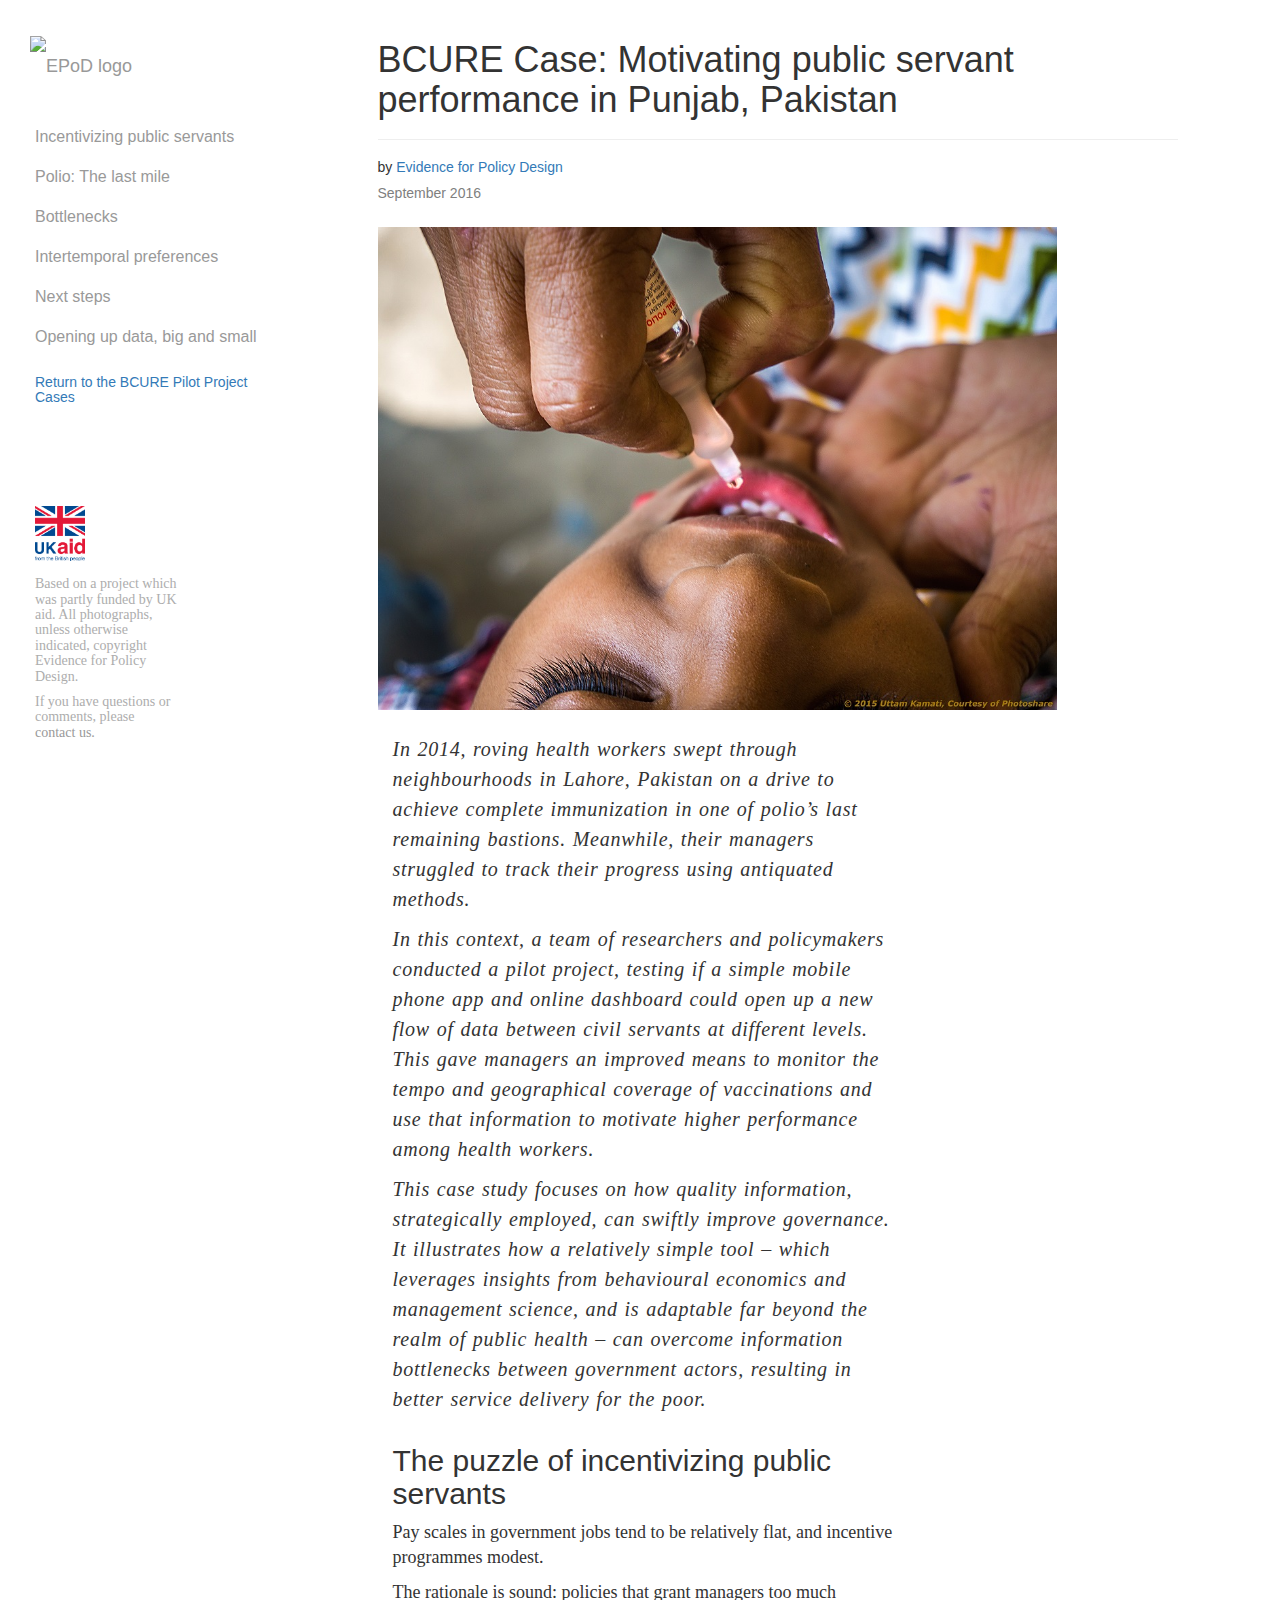
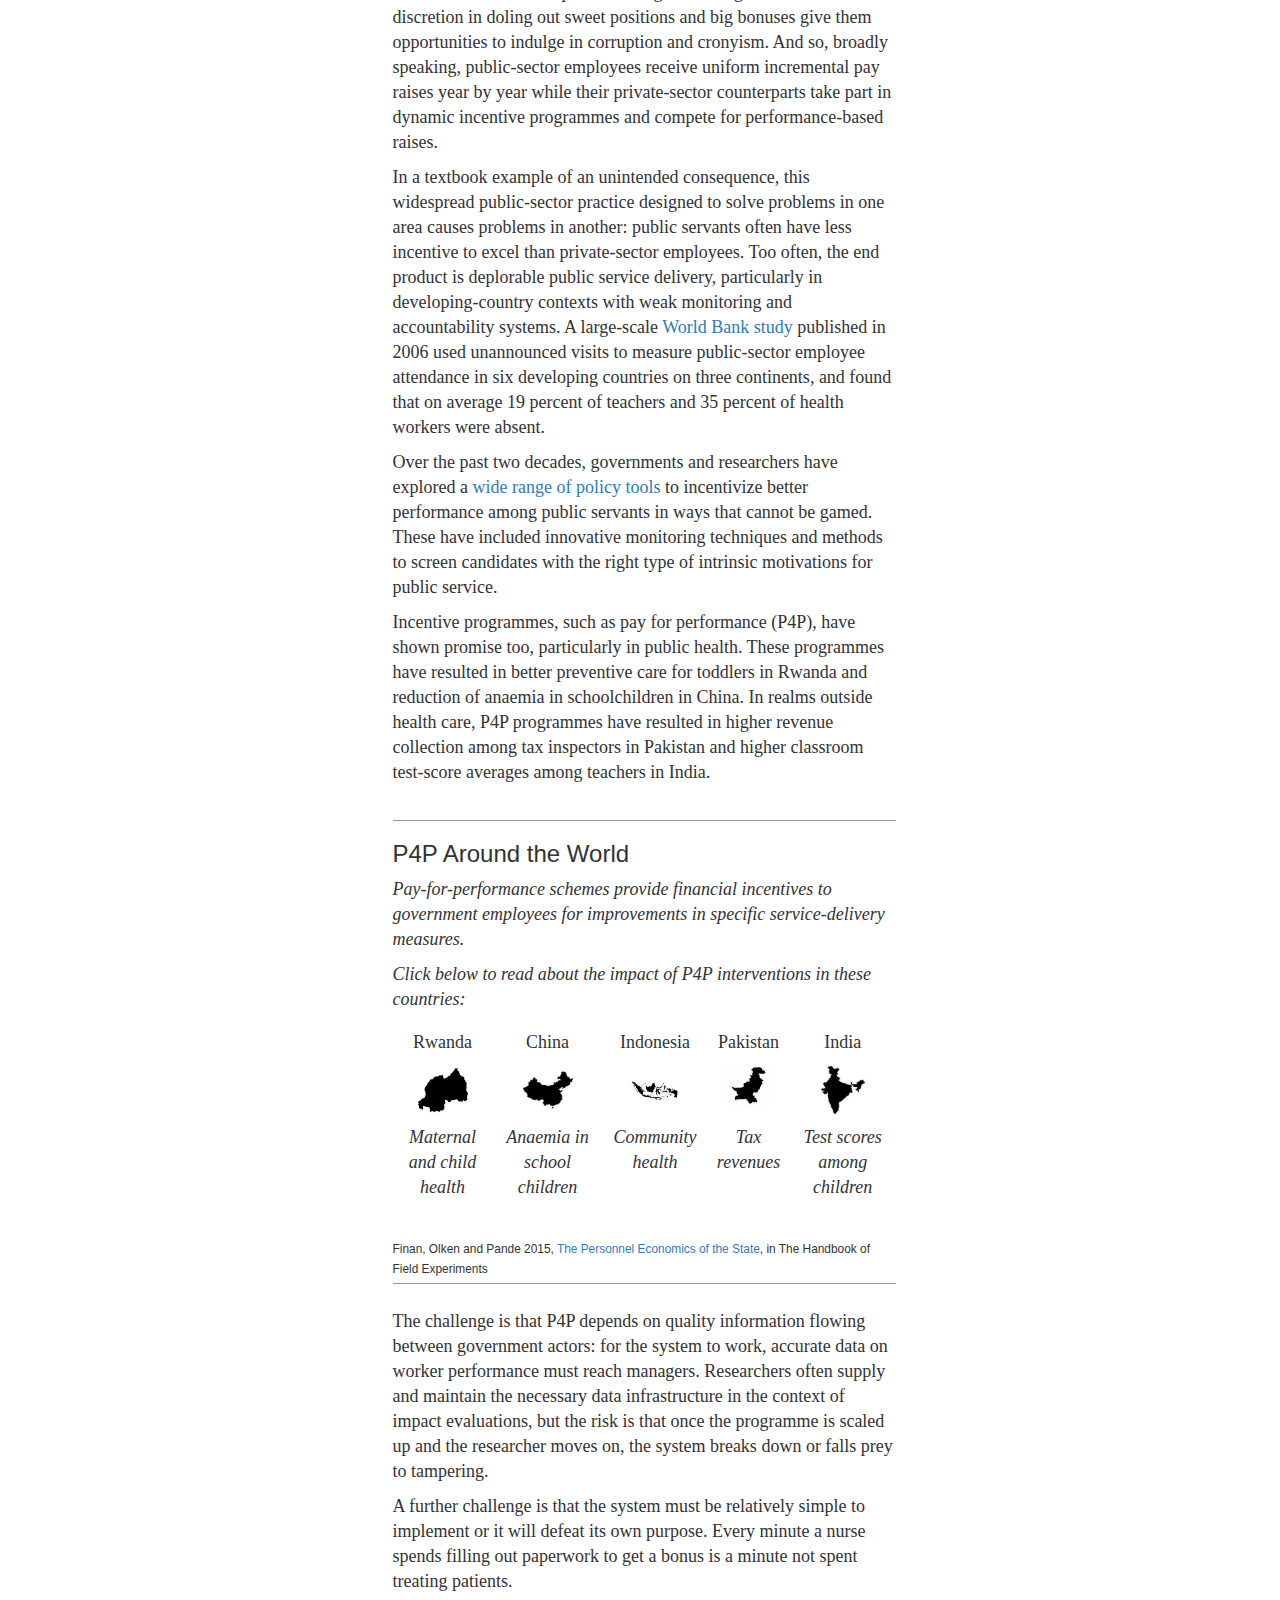
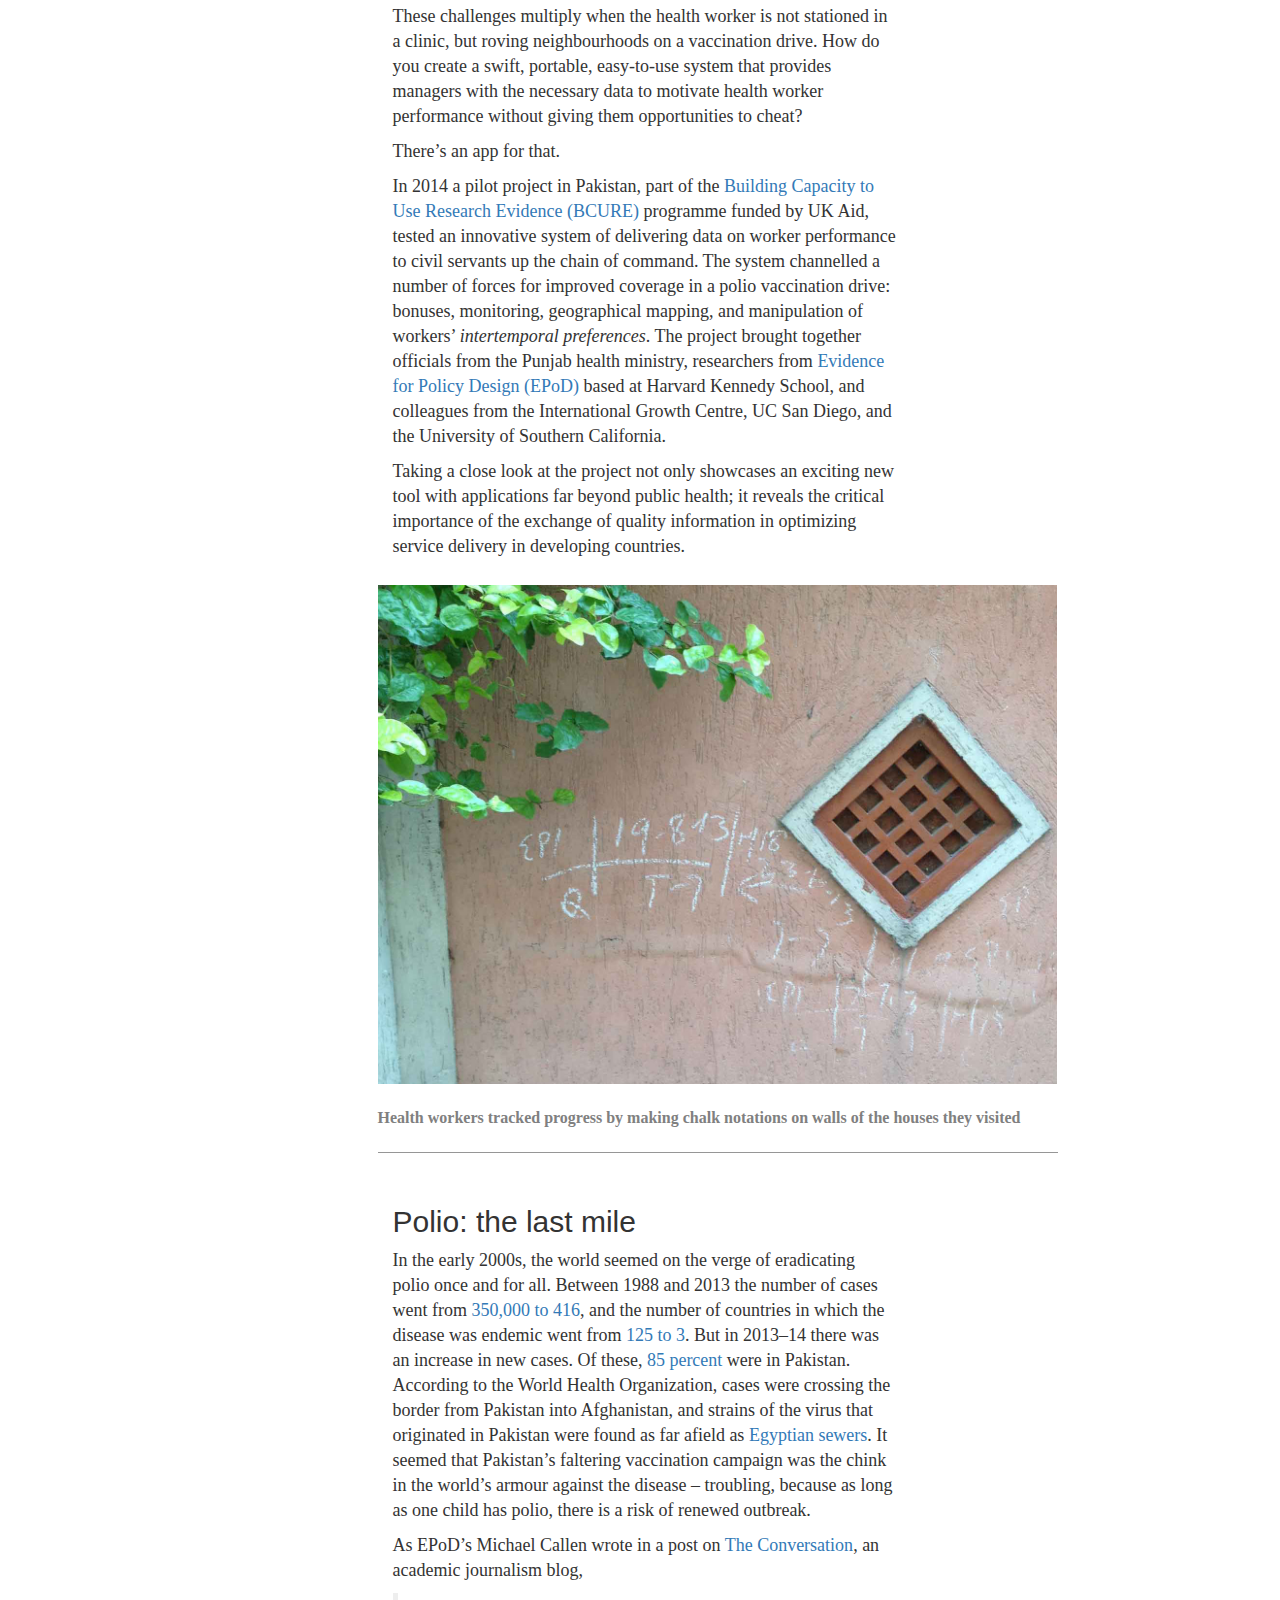
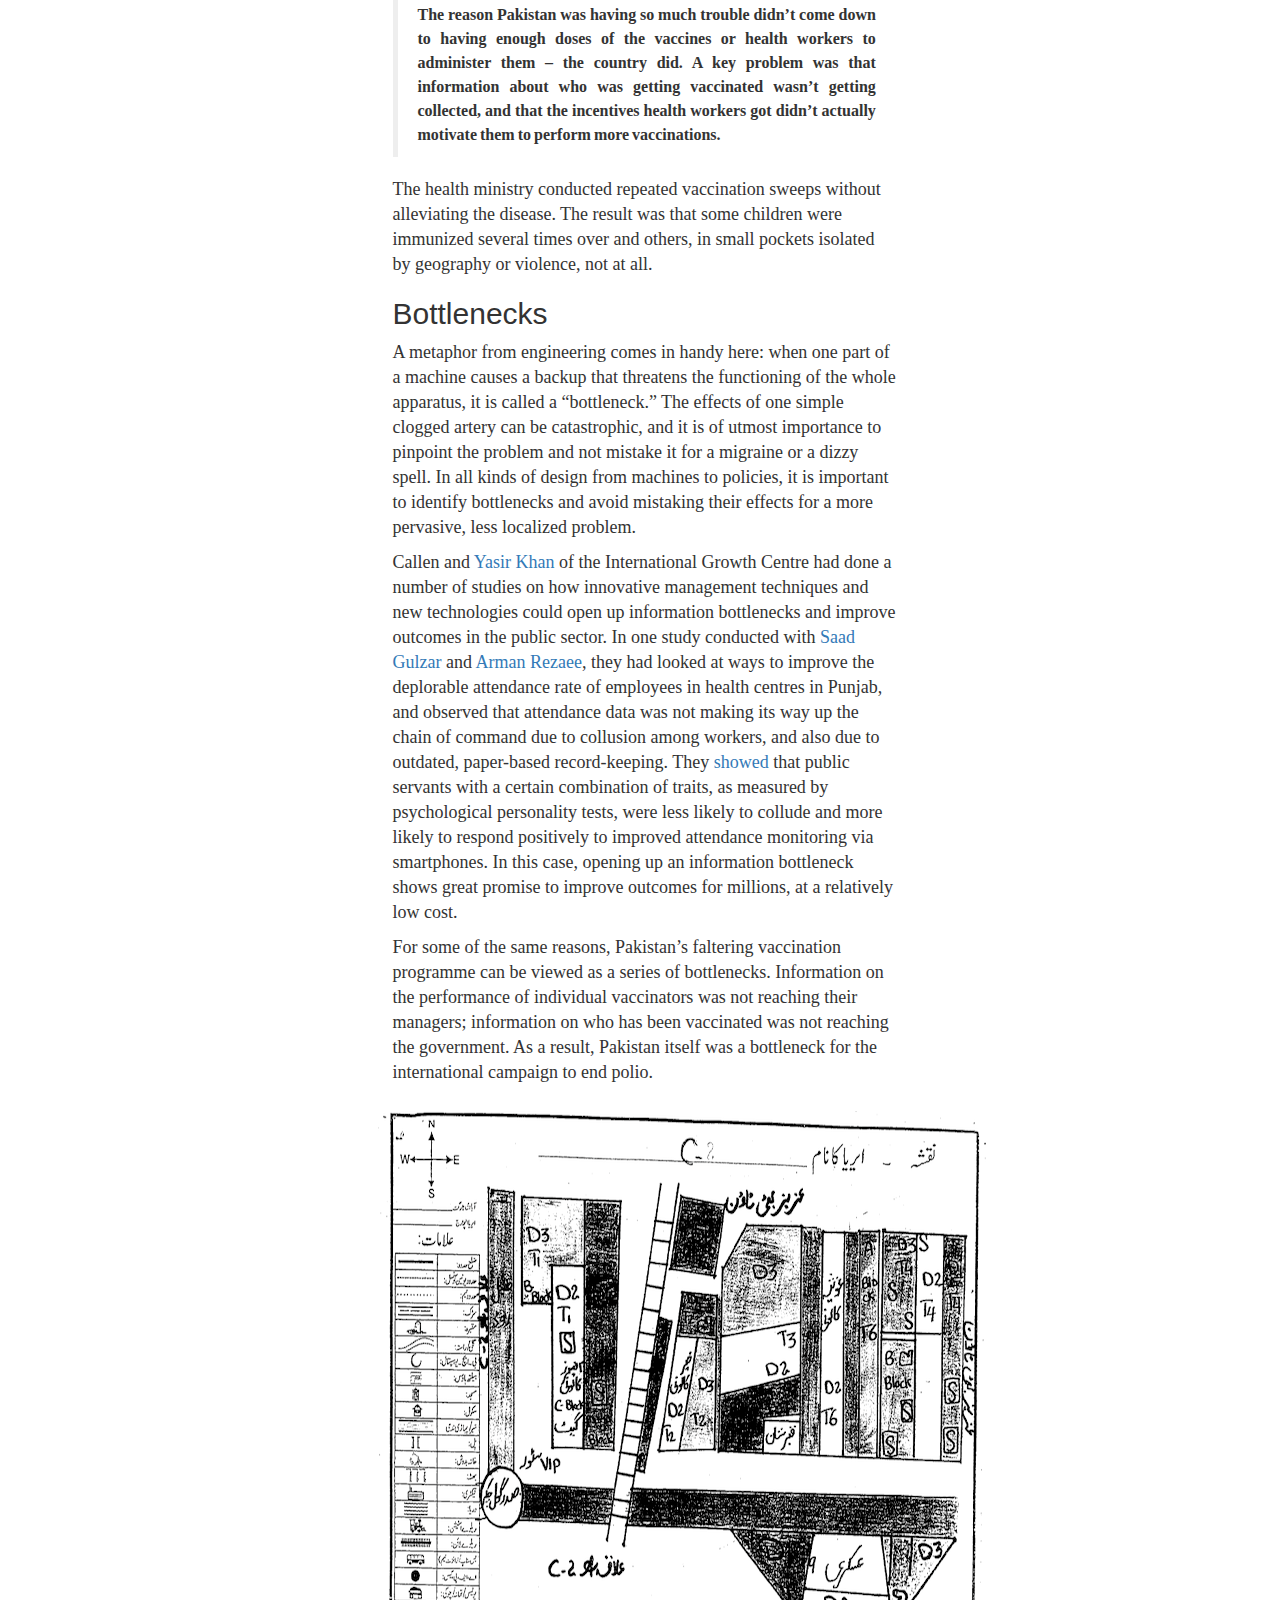
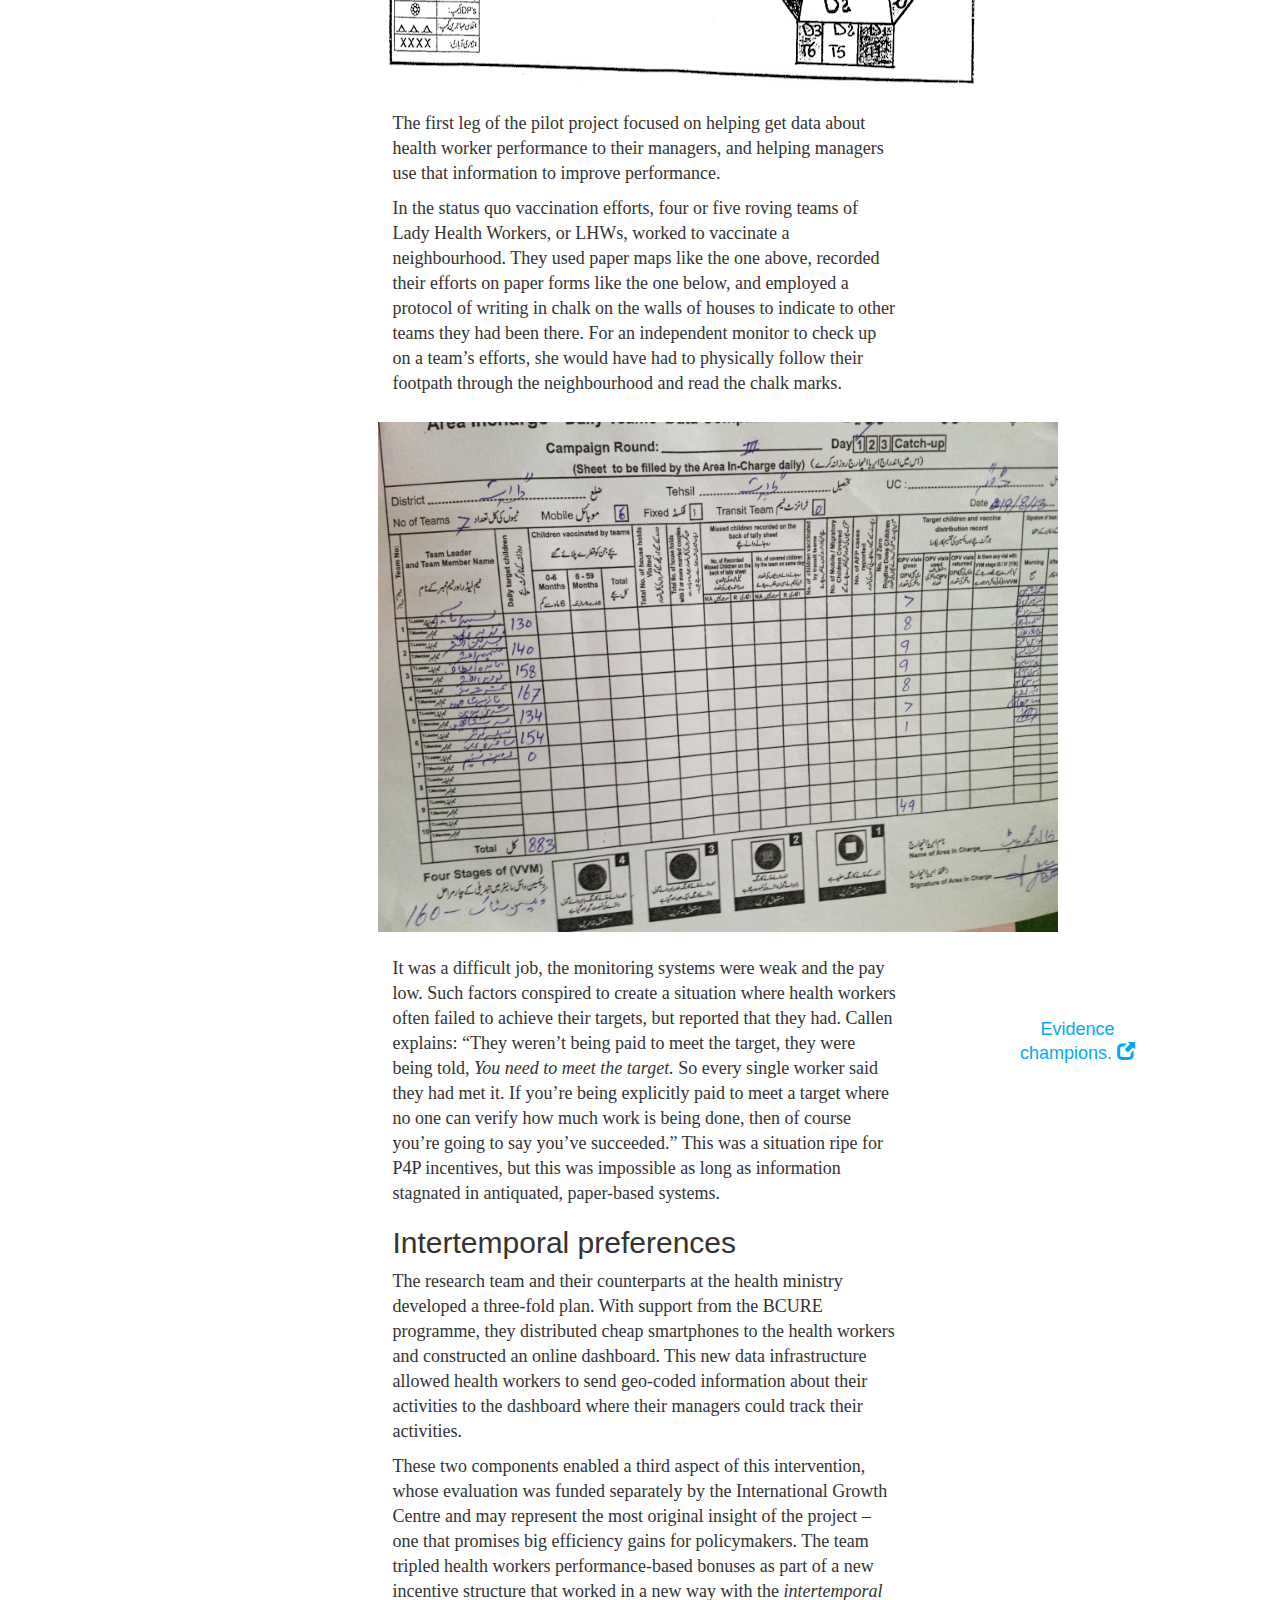
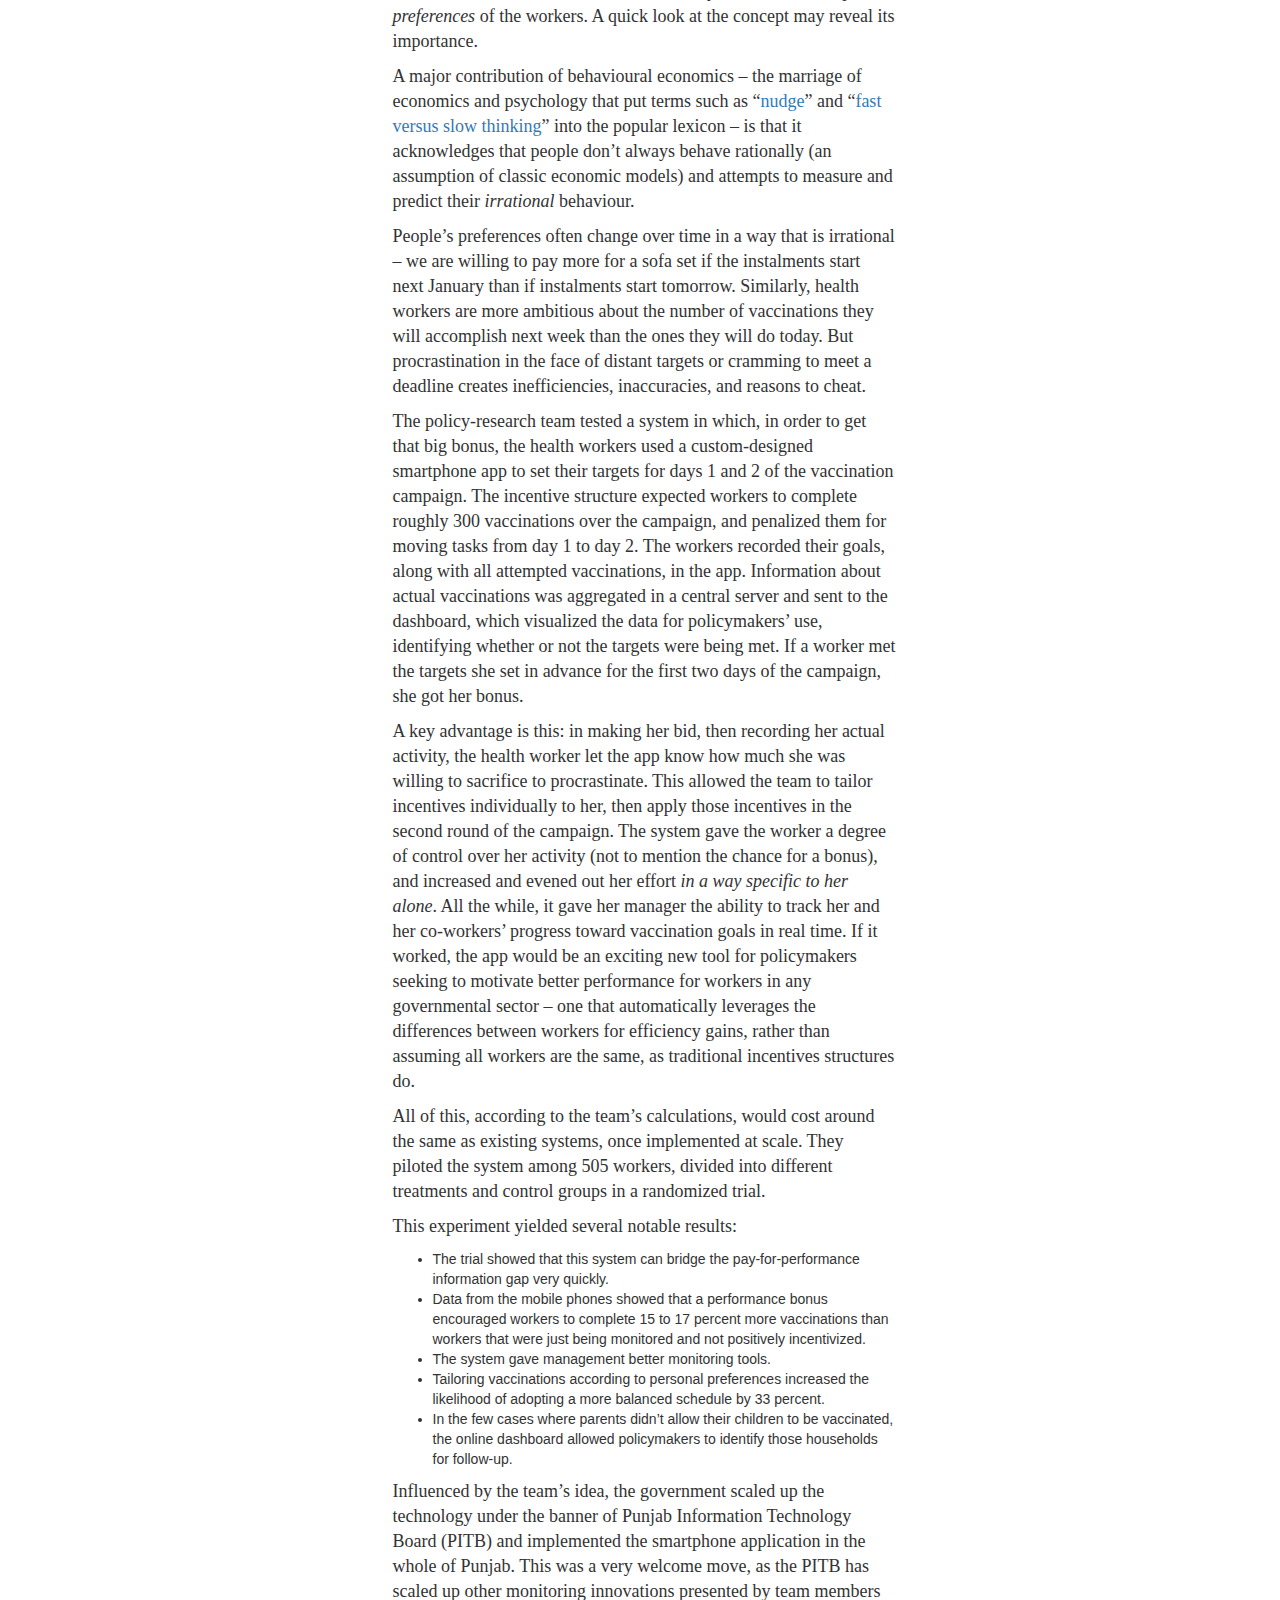
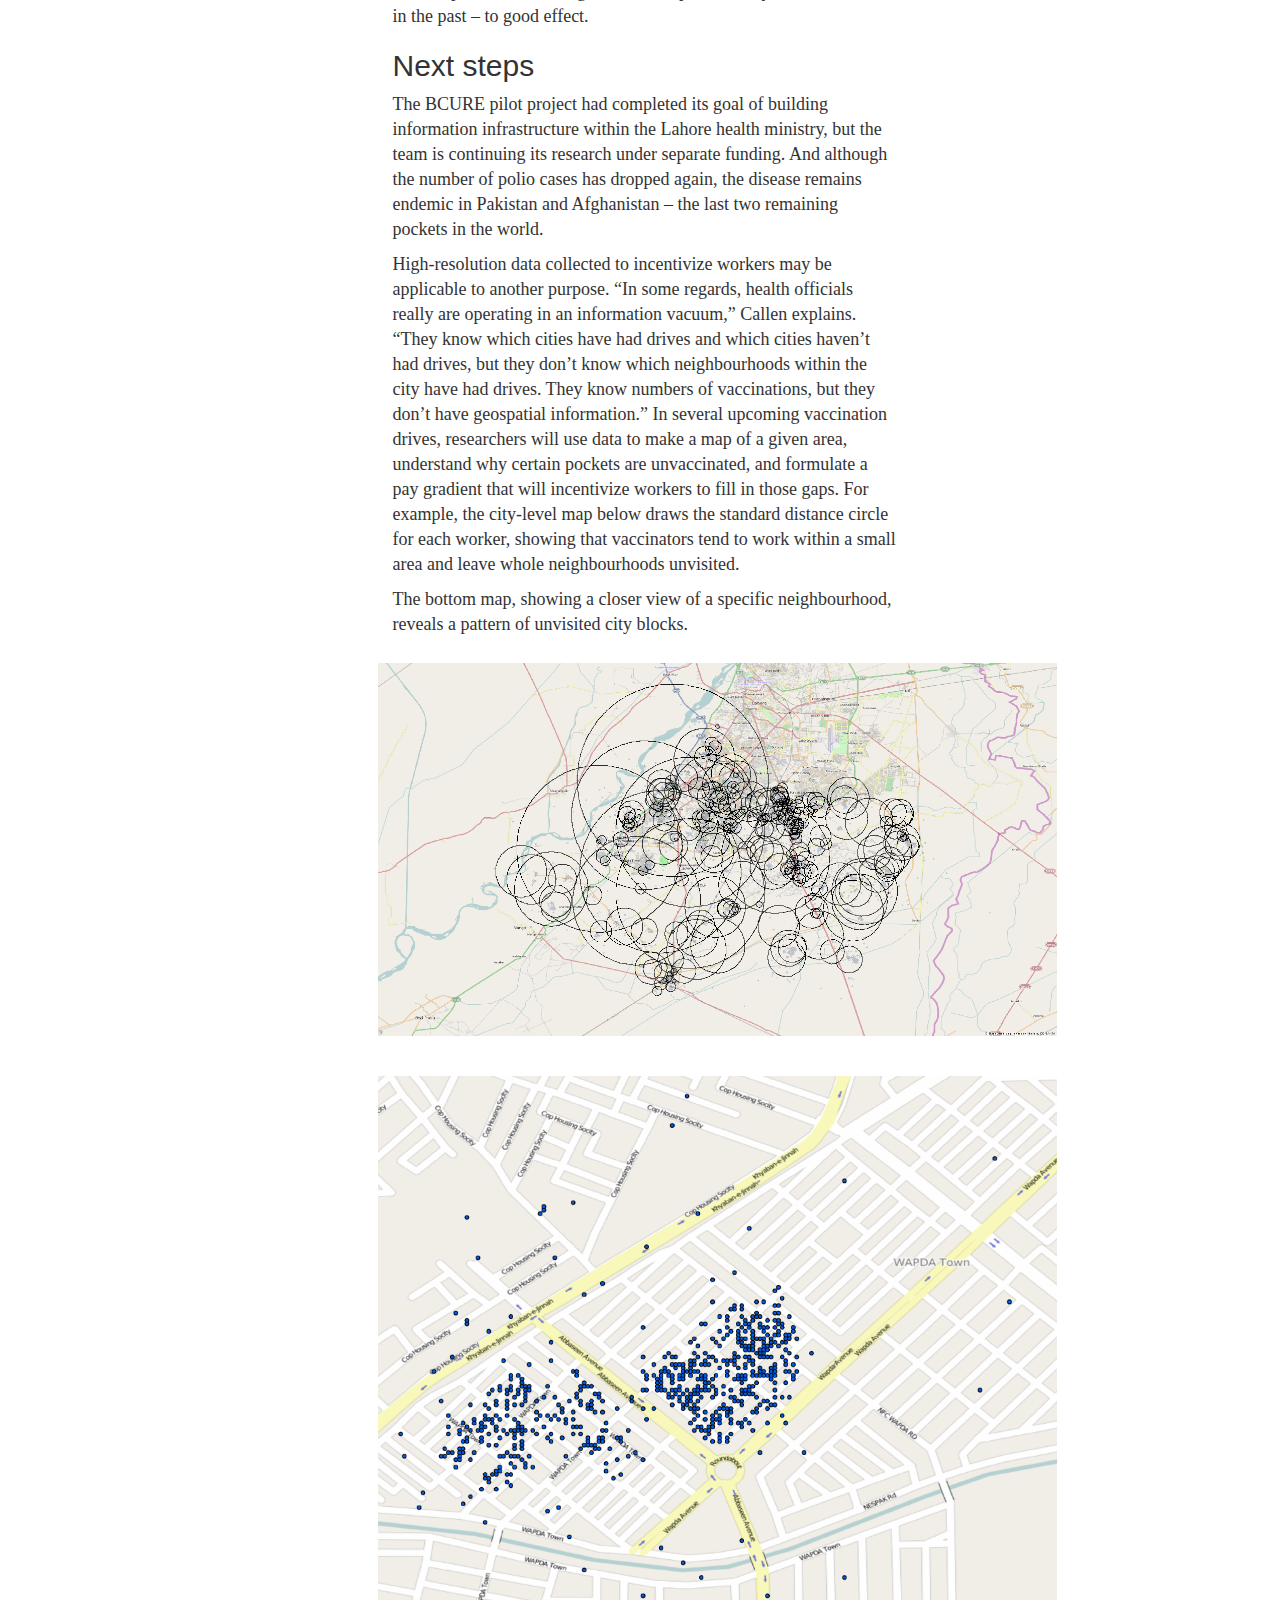
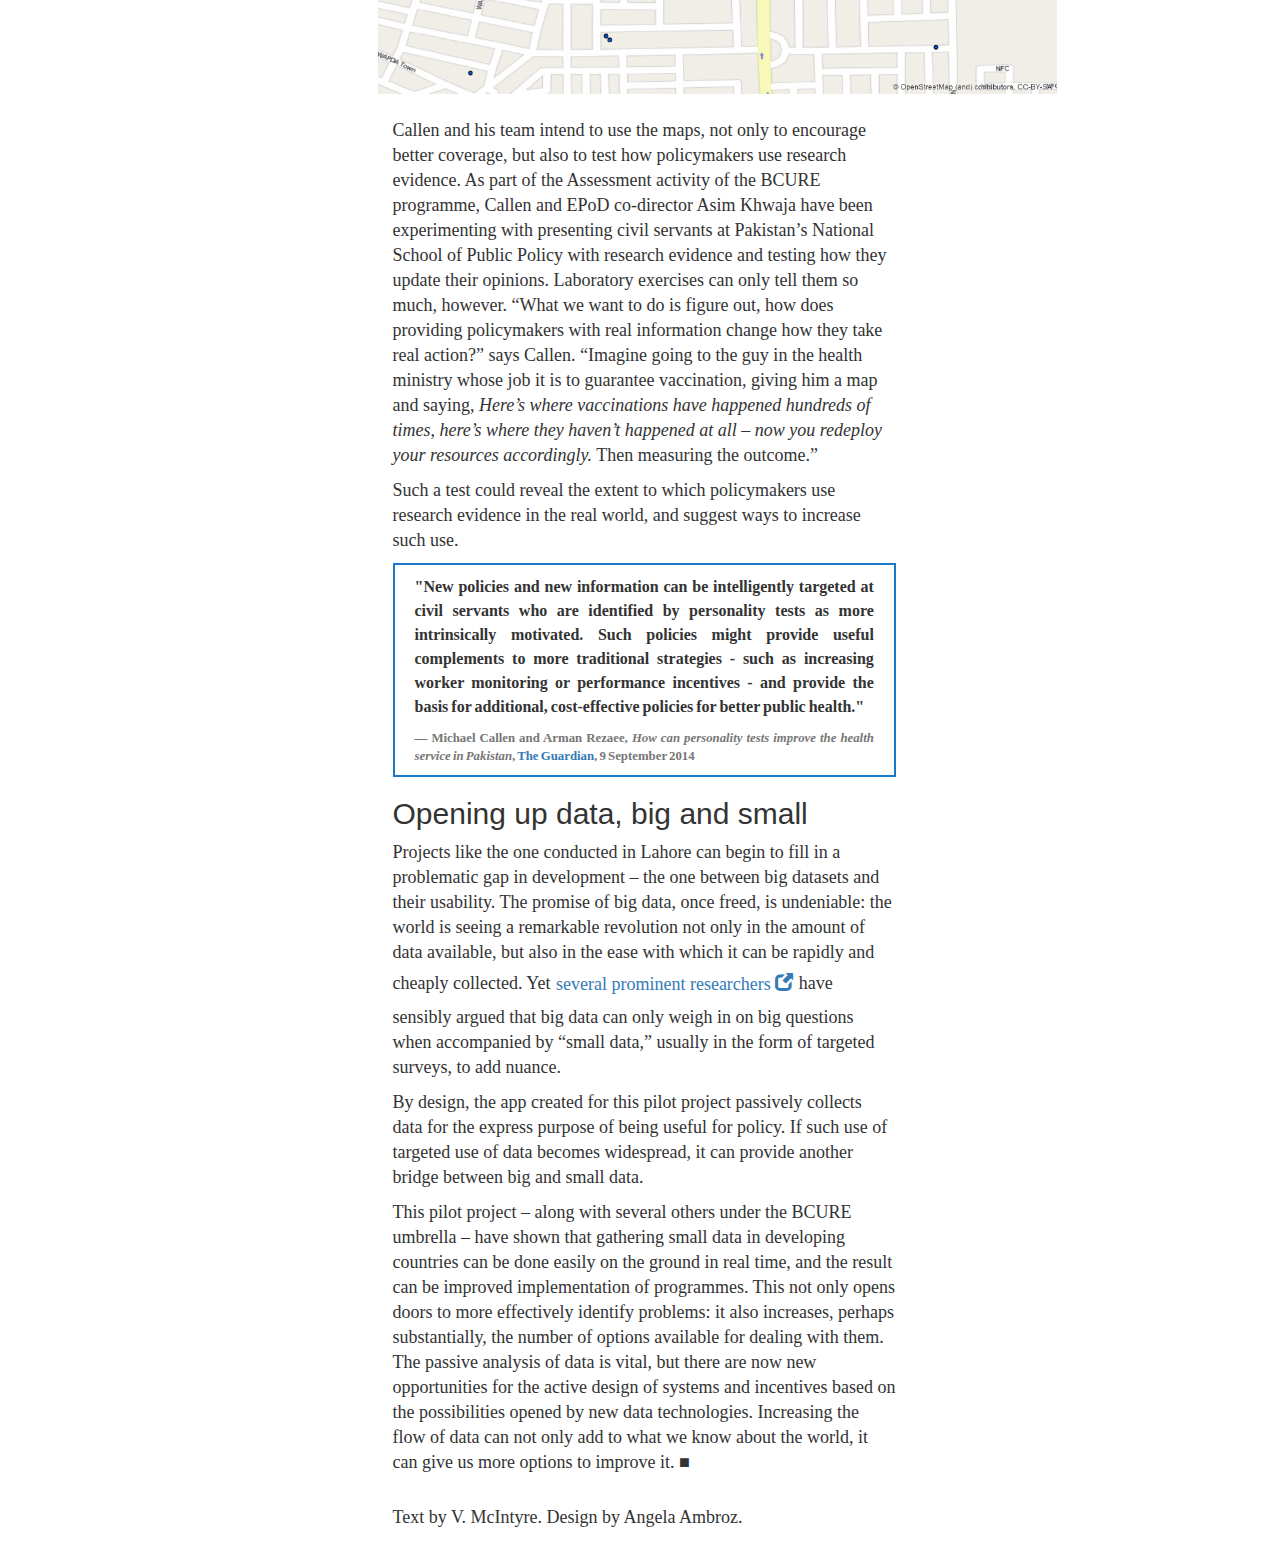
==== commit 05a66ce8: "unstaged changes" ====
--- a/www/index.html
+++ b/www/index.html
@@ -21,7 +21,7 @@
   <div id="sidebar-wrapper">
       <ul class="sidebar-nav">
           <li class="sidebar-brand">
-            <a href="http://epod.cid.harvard.edu/" target="_blank"><img alt="EPoD logo" src="img/logo.png" class="img-sidebar"></a>
+            <a href="http://epod.cid.harvard.edu/" target="_blank"><img alt="EPoD logo" src="img/HKSlogo_EPoD_digitalLR.png" class="img-sidebar"></a>
           </li>
           <div id="sidestyle">
             <li>
